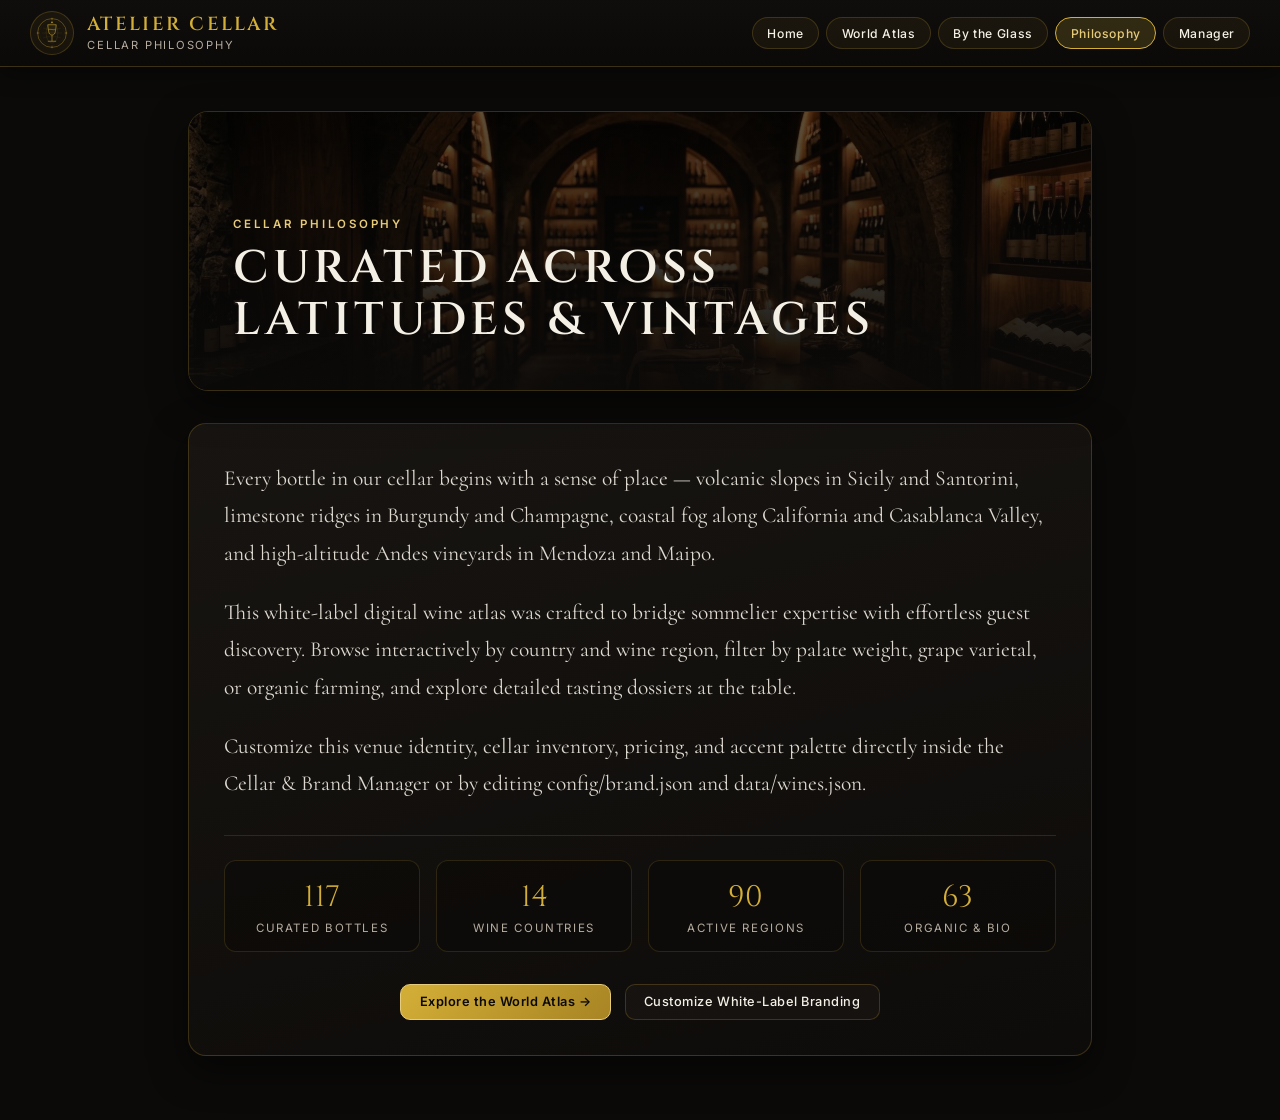
==== OurStory.html @ 87016748 "Initial commit: White-Label Global Wine Cellar Atlas PWA" ====
<!DOCTYPE html>
<html lang="en">
<head>
    <meta charset="UTF-8">
    <meta name="viewport" content="width=device-width, initial-scale=1.0, viewport-fit=cover">
    <title>Cellar Philosophy — Atelier Cellar</title>
    <meta name="description" content="Our global cellar philosophy, provenance standards, and white-label hospitality curation.">
    <link rel="icon" type="image/png" href="./image/icon-96x96.png">
    <link href="https://fonts.googleapis.com/css2?family=Cinzel:wght@400;600;700&family=Cormorant:ital,wght@0,400;0,500;0,600;1,400&family=Inter:wght@400;500;600&display=swap" rel="stylesheet">
    <link rel="stylesheet" href="./css/atlas.css">
    <style>
        .story-banner {
            position: relative;
            border-radius: 20px;
            overflow: hidden;
            border: 1px solid var(--atlas-border);
            min-height: 280px;
            display: flex;
            align-items: flex-end;
            padding: clamp(1.5rem, 4vw, 2.75rem);
            margin-bottom: 2rem;
            box-shadow: var(--atlas-shadow-md);
        }
        .story-banner img {
            position: absolute;
            inset: 0;
            width: 100%;
            height: 100%;
            object-fit: cover;
            filter: brightness(0.45);
        }
        .story-banner::after {
            content: '';
            position: absolute;
            inset: 0;
            background: linear-gradient(180deg, rgba(11,10,9,0.2) 0%, rgba(11,10,9,0.9) 100%);
        }
        .story-banner-content {
            position: relative;
            z-index: 2;
            max-width: 700px;
        }
        .story-prose p {
            font-family: var(--atlas-font-editorial);
            font-size: clamp(1.16rem, 1.8vw, 1.34rem);
            line-height: 1.75;
            color: rgba(245, 240, 230, 0.9);
            margin-bottom: 1.35rem;
        }
        .story-stats {
            display: grid;
            grid-template-columns: repeat(auto-fit, minmax(180px, 1fr));
            gap: 1rem;
            margin-top: 2rem;
            padding-top: 1.5rem;
            border-top: 1px solid rgba(212, 175, 55, 0.16);
        }
        .stat-box {
            text-align: center;
            padding: 1rem;
            border-radius: 12px;
            background: rgba(11, 10, 9, 0.55);
            border: 1px solid rgba(212, 175, 55, 0.16);
        }
        .stat-num {
            font-family: var(--atlas-font-display);
            font-size: 1.85rem;
            color: var(--atlas-gold);
        }
        .stat-lbl {
            font-family: var(--atlas-font-ui);
            font-size: 0.72rem;
            letter-spacing: 0.14em;
            text-transform: uppercase;
            color: var(--atlas-muted);
            margin-top: 4px;
        }
    </style>
</head>
<body data-page-title="Cellar Philosophy">
    <header class="atlas-topbar">
        <a href="./index.html" class="atlas-brand-link">
            <span class="atlas-crest-badge"><img src="./image/crest.svg" alt="Cellar Crest"></span>
            <span class="atlas-brand-text">
                <span class="atlas-brand-name" data-brand="venueName">Atelier Cellar</span>
                <span class="atlas-brand-sub">Cellar Philosophy</span>
            </span>
        </a>
        <nav class="atlas-nav-links" id="atlasNavLinks">
            <a href="./index.html" class="atlas-nav-pill">Home</a>
            <a href="./wine-map.html" class="atlas-nav-pill">World Atlas</a>
            <a href="./WineByTheGlass.html" class="atlas-nav-pill">By the Glass</a>
            <a href="./OurStory.html" class="atlas-nav-pill is-active">Philosophy</a>
            <a href="./cellar-manager.html" class="atlas-nav-pill">Manager</a>
        </nav>
        <button type="button" class="atlas-mobile-menu-btn" id="mobileNavToggle" aria-label="Menu">
            <svg class="atlas-ico" viewBox="0 0 24 24"><line x1="3" y1="6" x2="21" y2="6"></line><line x1="3" y1="12" x2="21" y2="12"></line><line x1="3" y1="18" x2="21" y2="18"></line></svg>
        </button>
    </header>

    <main class="editorial-container" style="max-width:960px;">
        <section class="story-banner">
            <picture>
                <source srcset="./image/cellar-hero.webp" type="image/webp">
                <img src="./image/cellar-hero.jpg" alt="Candlelit wine cellar">
            </picture>
            <div class="story-banner-content">
                <p class="editorial-kicker" data-brand="storyEyebrow">Cellar Philosophy</p>
                <h1 class="editorial-title" style="text-align:left;" data-brand="storyTitle">Curated Across Latitudes &amp; Vintages</h1>
            </div>
        </section>

        <article class="editorial-panel">
            <div class="story-prose" id="storyParagraphs"></div>
            <div class="story-stats" id="storyStats"></div>
            <div style="margin-top:2rem;display:flex;gap:0.85rem;flex-wrap:wrap;justify-content:center;">
                <a href="./wine-map.html" class="atlas-btn atlas-btn--primary">Explore the World Atlas &rarr;</a>
                <a href="./cellar-manager.html" class="atlas-btn">Customize White-Label Branding</a>
            </div>
        </article>
    </main>

    <script src="./js/world-atlas-data.js"></script>
    <script src="./js/brand.js"></script>
    <script src="./js/cellar-store.js"></script>
    <script>
        (async function initStory() {
            const brand = await window.AtlasBrand.ready;
            const store = window.AtlasStore;
            const mobBtn = document.getElementById('mobileNavToggle');
            const nav = document.getElementById('atlasNavLinks');
            if (mobBtn && nav) mobBtn.addEventListener('click', () => nav.classList.toggle('is-mobile-open'));

            const prose = document.getElementById('storyParagraphs');
            const paragraphs = Array.isArray(brand.storyParagraphs) ? brand.storyParagraphs : [];
            prose.innerHTML = paragraphs.map(p => `<p>${store.escapeHtml(p)}</p>`).join('');

            const wines = await store.loadWines();
            const countries = new Set(wines.map(w => w.country));
            const regions = new Set(wines.map(w => `${w.country}:${w.region}`));
            const organicCount = wines.filter(w => w.organic).length;

            document.getElementById('storyStats').innerHTML = `
                <div class="stat-box"><div class="stat-num">${wines.length}</div><div class="stat-lbl">Curated Bottles</div></div>
                <div class="stat-box"><div class="stat-num">${countries.size}</div><div class="stat-lbl">Wine Countries</div></div>
                <div class="stat-box"><div class="stat-num">${regions.size}</div><div class="stat-lbl">Active Regions</div></div>
                <div class="stat-box"><div class="stat-num">${organicCount}</div><div class="stat-lbl">Organic &amp; Bio</div></div>
            `;
        })();
    </script>
</body>
</html>
---- css/atlas.css ----
/**
 * Global Wine Cellar Atlas — Luxury Editorial Hospitality Design System
 * White-label responsive styles powered by --atlas-* CSS custom properties.
 * Aesthetic: Warm Obsidian, Antique Gold, Burgundy, Parchment Ivory.
 */

:root {
    --atlas-bg: #0B0A09;
    --atlas-surface: #141210;
    --atlas-surface-elevated: #1C1916;
    --atlas-surface-hover: #25211C;
    --atlas-gold: #D4AF37;
    --atlas-gold-soft: #E6CB78;
    --atlas-gold-deep: #A88424;
    --atlas-burgundy: #7A2331;
    --atlas-ivory: #F5F0E6;
    --atlas-muted: #B6ADA0;
    --atlas-subtle: #8C8275;
    --atlas-border: rgba(212, 175, 55, 0.22);
    --atlas-border-strong: rgba(212, 175, 55, 0.48);
    --atlas-shadow-sm: 0 4px 16px rgba(0, 0, 0, 0.38);
    --atlas-shadow-md: 0 14px 36px rgba(0, 0, 0, 0.52);
    --atlas-shadow-lg: 0 24px 56px rgba(0, 0, 0, 0.68);
    --atlas-font-display: 'Cinzel', 'Palatino Linotype', 'Book Antiqua', Georgia, serif;
    --atlas-font-editorial: 'Cormorant', Garamond, Georgia, serif;
    --atlas-font-ui: 'Inter', -apple-system, BlinkMacSystemFont, 'Segoe UI', Roboto, sans-serif;
    --atlas-radius-sm: 8px;
    --atlas-radius-md: 14px;
    --atlas-radius-lg: 18px;
}

*, *::before, *::after {
    box-sizing: border-box;
    margin: 0;
    padding: 0;
}

html, body {
    min-height: 100%;
    background-color: var(--atlas-bg);
    color: var(--atlas-ivory);
    font-family: var(--atlas-font-editorial);
    -webkit-font-smoothing: antialiased;
    -moz-osx-font-smoothing: grayscale;
    overflow-x: hidden;
}

::selection {
    background: rgba(212, 175, 55, 0.28);
    color: var(--atlas-ivory);
}

a:focus-visible,
button:focus-visible,
input:focus-visible,
select:focus-visible,
textarea:focus-visible,
[tabindex]:focus-visible {
    outline: 2px solid var(--atlas-gold);
    outline-offset: 2px;
}

.atlas-ico {
    display: inline-block;
    width: 1em;
    height: 1em;
    vertical-align: -0.125em;
    stroke: currentColor;
    fill: none;
    stroke-width: 1.8;
    stroke-linecap: round;
    stroke-linejoin: round;
    flex-shrink: 0;
}

/* ==========================================================================
   Shared Top Navigation Bar
   ========================================================================== */
.atlas-topbar {
    position: sticky;
    top: 0;
    z-index: 200;
    display: flex;
    align-items: center;
    justify-content: space-between;
    gap: 1rem;
    padding: 0.7rem clamp(1rem, 3vw, 1.85rem);
    min-height: 66px;
    background: linear-gradient(180deg, rgba(16, 14, 12, 0.98) 0%, rgba(11, 10, 9, 0.94) 100%);
    backdrop-filter: blur(14px);
    -webkit-backdrop-filter: blur(14px);
    border-bottom: 1px solid var(--atlas-border);
    box-shadow: 0 4px 24px rgba(0, 0, 0, 0.45);
}

.atlas-brand-link {
    display: flex;
    align-items: center;
    gap: 0.85rem;
    text-decoration: none;
    color: var(--atlas-ivory);
    min-width: 0;
}

.atlas-crest-badge {
    width: 44px;
    height: 44px;
    border-radius: 50%;
    border: 1px solid var(--atlas-border);
    background: rgba(212, 175, 55, 0.06);
    padding: 5px;
    display: flex;
    align-items: center;
    justify-content: center;
    flex-shrink: 0;
    transition: border-color 0.25s ease, transform 0.25s ease;
}

.atlas-brand-link:hover .atlas-crest-badge {
    border-color: var(--atlas-gold);
    transform: scale(1.04);
}

.atlas-crest-badge img {
    width: 100%;
    height: 100%;
    object-fit: contain;
}

.atlas-brand-text {
    display: flex;
    flex-direction: column;
    min-width: 0;
}

.atlas-brand-name {
    font-family: var(--atlas-font-display);
    font-size: clamp(0.95rem, 1.5vw, 1.18rem);
    font-weight: 600;
    letter-spacing: 0.12em;
    text-transform: uppercase;
    color: var(--atlas-gold);
    line-height: 1.15;
    white-space: nowrap;
    overflow: hidden;
    text-overflow: ellipsis;
}

.atlas-brand-sub {
    font-family: var(--atlas-font-ui);
    font-size: 0.7rem;
    letter-spacing: 0.16em;
    text-transform: uppercase;
    color: var(--atlas-muted);
    margin-top: 2px;
    white-space: nowrap;
    overflow: hidden;
    text-overflow: ellipsis;
}

.atlas-nav-links {
    display: flex;
    align-items: center;
    gap: 0.45rem;
    flex-wrap: wrap;
}

.atlas-nav-pill {
    display: inline-flex;
    align-items: center;
    gap: 0.42rem;
    padding: 0.48rem 0.9rem;
    border-radius: 999px;
    background: rgba(212, 175, 55, 0.06);
    border: 1px solid rgba(212, 175, 55, 0.2);
    color: var(--atlas-ivory);
    font-family: var(--atlas-font-ui);
    font-size: 0.76rem;
    font-weight: 500;
    letter-spacing: 0.05em;
    text-decoration: none;
    cursor: pointer;
    transition: all 0.2s ease;
    white-space: nowrap;
}

.atlas-nav-pill:hover,
.atlas-nav-pill.is-active {
    background: rgba(212, 175, 55, 0.18);
    border-color: var(--atlas-gold);
    color: var(--atlas-gold-soft);
}

.atlas-nav-pill .compare-badge {
    display: inline-flex;
    align-items: center;
    justify-content: center;
    min-width: 18px;
    height: 18px;
    padding: 0 5px;
    border-radius: 999px;
    background: var(--atlas-gold);
    color: #0B0A09;
    font-size: 0.68rem;
    font-weight: 700;
}

/* Mobile Nav Toggle Button */
.atlas-mobile-menu-btn {
    display: none;
    align-items: center;
    justify-content: center;
    width: 40px;
    height: 40px;
    border-radius: 10px;
    border: 1px solid var(--atlas-border);
    background: rgba(212, 175, 55, 0.08);
    color: var(--atlas-gold);
    cursor: pointer;
}

/* ==========================================================================
   Shared Gold Divider & Buttons
   ========================================================================== */
.gold-divider {
    display: flex;
    align-items: center;
    justify-content: center;
    gap: 0.85rem;
    width: 210px;
    margin: 0.9rem auto 1.15rem;
}

.gold-divider::before,
.gold-divider::after {
    content: '';
    flex: 1;
    height: 1px;
    background: linear-gradient(90deg, transparent, rgba(212, 175, 55, 0.65), transparent);
}

.gold-diamond {
    width: 6px;
    height: 6px;
    background: var(--atlas-gold);
    transform: rotate(45deg);
    flex-shrink: 0;
}

.atlas-btn {
    display: inline-flex;
    align-items: center;
    justify-content: center;
    gap: 0.5rem;
    padding: 0.6rem 1.15rem;
    border-radius: 10px;
    border: 1px solid var(--atlas-border);
    background: rgba(24, 21, 18, 0.85);
    color: var(--atlas-ivory);
    font-family: var(--atlas-font-ui);
    font-size: 0.8rem;
    font-weight: 500;
    letter-spacing: 0.04em;
    cursor: pointer;
    text-decoration: none;
    transition: all 0.22s ease;
}

.atlas-btn:hover {
    border-color: var(--atlas-gold);
    color: var(--atlas-gold-soft);
    background: rgba(212, 175, 55, 0.12);
}

.atlas-btn--primary {
    background: linear-gradient(135deg, var(--atlas-gold) 0%, var(--atlas-gold-deep) 100%);
    color: #0B0A09;
    border-color: var(--atlas-gold-soft);
    font-weight: 600;
}

.atlas-btn--primary:hover {
    background: linear-gradient(135deg, var(--atlas-gold-soft) 0%, var(--atlas-gold) 100%);
    color: #0B0A09;
    transform: translateY(-1px);
    box-shadow: 0 6px 20px rgba(212, 175, 55, 0.3);
}

/* ==========================================================================
   Style Color Dots & Badges
   ========================================================================== */
.style-dot {
    width: 9px;
    height: 9px;
    border-radius: 50%;
    display: inline-block;
    flex-shrink: 0;
}
.style-dot--ALL           { background: var(--atlas-gold); }
.style-dot--RED           { background: #A82E42; }
.style-dot--WHITE         { background: #DFCA74; }
.style-dot--ROSE          { background: #D48A95; }
.style-dot--ORANGE        { background: #D8873E; }
.style-dot--SPARKLING     { background: #F0D988; box-shadow: 0 0 6px rgba(240, 217, 136, 0.6); }
.style-dot--DESSERT       { background: #C48A34; }
.style-dot--NON-ALCOHOLIC { background: #6CA57B; }

.wine-style-badge {
    display: inline-flex;
    align-items: center;
    gap: 0.35rem;
    padding: 0.2rem 0.6rem;
    border-radius: 999px;
    font-family: var(--atlas-font-ui);
    font-size: 0.68rem;
    font-weight: 600;
    letter-spacing: 0.08em;
    text-transform: uppercase;
    border: 1px solid rgba(212, 175, 55, 0.28);
    background: rgba(212, 175, 55, 0.1);
    color: var(--atlas-gold-soft);
}

.wine-style-badge--RED           { background: rgba(139, 38, 53, 0.35); border-color: rgba(201, 75, 92, 0.5); color: #F4BCC4; }
.wine-style-badge--WHITE         { background: rgba(197, 169, 82, 0.2); border-color: rgba(229, 206, 123, 0.45); color: #F5E6AA; }
.wine-style-badge--ROSE          { background: rgba(183, 110, 121, 0.25); border-color: rgba(219, 160, 169, 0.45); color: #F6CDD3; }
.wine-style-badge--ORANGE        { background: rgba(200, 125, 59, 0.25); border-color: rgba(228, 159, 94, 0.5); color: #F7CCA2; }
.wine-style-badge--SPARKLING     { background: rgba(212, 175, 55, 0.22); border-color: rgba(242, 217, 132, 0.55); color: #FAF0C6; }
.wine-style-badge--DESSERT       { background: rgba(176, 119, 38, 0.28); border-color: rgba(220, 168, 86, 0.5); color: #F7D8A4; }
.wine-style-badge--NON-ALCOHOLIC { background: rgba(91, 140, 103, 0.25); border-color: rgba(131, 184, 144, 0.5); color: #C2E5CA; }

.organic-badge {
    display: inline-flex;
    align-items: center;
    gap: 0.25rem;
    padding: 0.18rem 0.55rem;
    border-radius: 999px;
    font-family: var(--atlas-font-ui);
    font-size: 0.66rem;
    font-weight: 600;
    letter-spacing: 0.06em;
    text-transform: uppercase;
    background: rgba(74, 134, 88, 0.22);
    border: 1px solid rgba(122, 186, 136, 0.42);
    color: #B4E2BE;
}

/* ==========================================================================
   Atlas Interactive Workspace Layout (wine-map.html)
   ========================================================================== */
.atlas-app-shell {
    display: flex;
    flex-direction: column;
    height: 100vh;
    height: 100dvh;
    overflow: hidden;
    background: radial-gradient(ellipse at 50% 0%, #191511 0%, var(--atlas-bg) 62%);
}

.atlas-workspace {
    flex: 1;
    min-height: 0;
    display: flex;
    overflow: hidden;
    position: relative;
}

/* Desktop Left Sidebar (Wine Categories & Sommelier Filter Sidebar) */
.atlas-sidebar {
    width: 268px;
    flex-shrink: 0;
    background: linear-gradient(180deg, rgba(18, 16, 14, 0.98) 0%, rgba(12, 11, 9, 0.98) 100%);
    border-right: 1px solid var(--atlas-border);
    display: flex;
    flex-direction: column;
    overflow-y: auto;
    padding: 1rem 0.9rem 1.25rem;
    gap: 1.05rem;
    scrollbar-width: thin;
    scrollbar-color: rgba(212, 175, 55, 0.35) transparent;
}

.sidebar-section-heading {
    font-family: var(--atlas-font-ui);
    font-size: 0.68rem;
    font-weight: 600;
    letter-spacing: 0.18em;
    text-transform: uppercase;
    color: var(--atlas-gold-soft);
    margin-bottom: 0.5rem;
    display: flex;
    align-items: center;
    justify-content: space-between;
}

.style-cards-list {
    display: flex;
    flex-direction: column;
    gap: 0.45rem;
}

.style-card-btn {
    width: 100%;
    display: flex;
    align-items: center;
    justify-content: space-between;
    gap: 0.65rem;
    padding: 0.65rem 0.8rem;
    border-radius: 11px;
    background: rgba(24, 21, 18, 0.72);
    border: 1px solid rgba(212, 175, 55, 0.14);
    color: var(--atlas-ivory);
    cursor: pointer;
    text-align: left;
    transition: all 0.2s ease;
}

.style-card-btn:hover {
    background: rgba(212, 175, 55, 0.1);
    border-color: rgba(212, 175, 55, 0.42);
    transform: translateX(2px);
}

.style-card-btn.is-active {
    background: linear-gradient(135deg, rgba(212, 175, 55, 0.2) 0%, rgba(122, 35, 49, 0.16) 100%);
    border-color: var(--atlas-gold);
    box-shadow: 0 4px 16px rgba(0, 0, 0, 0.35);
}

.style-card-left {
    display: flex;
    align-items: center;
    gap: 0.6rem;
    min-width: 0;
}

.style-card-name {
    font-family: var(--atlas-font-display);
    font-size: 0.84rem;
    font-weight: 600;
    letter-spacing: 0.05em;
    color: var(--atlas-ivory);
}

.style-card-sub {
    font-family: var(--atlas-font-ui);
    font-size: 0.68rem;
    color: var(--atlas-muted);
    margin-top: 1px;
}

.style-card-count {
    font-family: var(--atlas-font-ui);
    font-size: 0.72rem;
    font-weight: 600;
    color: var(--atlas-gold-soft);
    background: rgba(212, 175, 55, 0.1);
    border: 1px solid rgba(212, 175, 55, 0.2);
    padding: 0.18rem 0.5rem;
    border-radius: 999px;
    flex-shrink: 0;
}

.sidebar-chips {
    display: flex;
    flex-wrap: wrap;
    gap: 0.4rem;
}

.filter-chip {
    display: inline-flex;
    align-items: center;
    gap: 0.35rem;
    padding: 0.42rem 0.72rem;
    border-radius: 999px;
    border: 1px solid rgba(212, 175, 55, 0.22);
    background: rgba(20, 18, 16, 0.82);
    color: var(--atlas-muted);
    font-family: var(--atlas-font-ui);
    font-size: 0.74rem;
    font-weight: 500;
    cursor: pointer;
    transition: all 0.2s ease;
}

.filter-chip:hover {
    border-color: var(--atlas-gold);
    color: var(--atlas-ivory);
}

.filter-chip.is-active {
    background: var(--atlas-gold);
    color: #0B0A09;
    border-color: var(--atlas-gold-soft);
    font-weight: 600;
}

/* Main Right Column (Search Bar + Map Stage / Wine List View) */
.atlas-main-stage {
    flex: 1;
    min-width: 0;
    min-height: 0;
    display: flex;
    flex-direction: column;
    overflow: hidden;
    position: relative;
}

/* Search & Utility Bar */
.atlas-search-bar {
    flex-shrink: 0;
    display: flex;
    align-items: center;
    gap: 0.65rem;
    padding: 0.72rem 1.2rem;
    background: rgba(14, 13, 11, 0.92);
    border-bottom: 1px solid var(--atlas-border);
    flex-wrap: wrap;
    z-index: 50;
}

.atlas-search-wrap {
    position: relative;
    flex: 1;
    min-width: 220px;
}

.atlas-search-icon {
    position: absolute;
    left: 0.9rem;
    top: 50%;
    transform: translateY(-50%);
    color: var(--atlas-gold);
    pointer-events: none;
    font-size: 0.95rem;
}

.atlas-search-input {
    width: 100%;
    padding: 0.62rem 2.4rem 0.62rem 2.5rem;
    border-radius: 999px;
    border: 1px solid rgba(212, 175, 55, 0.28);
    background: rgba(22, 19, 16, 0.92);
    color: var(--atlas-ivory);
    font-family: var(--atlas-font-ui);
    font-size: 0.84rem;
    outline: none;
    transition: border-color 0.2s ease, box-shadow 0.2s ease;
}

.atlas-search-input::placeholder {
    color: rgba(182, 173, 160, 0.65);
}

.atlas-search-input:focus {
    border-color: var(--atlas-gold);
    box-shadow: 0 0 0 3px rgba(212, 175, 55, 0.14);
}

.atlas-search-clear {
    position: absolute;
    right: 0.7rem;
    top: 50%;
    transform: translateY(-50%);
    background: transparent;
    border: none;
    color: var(--atlas-muted);
    cursor: pointer;
    display: none;
    padding: 4px;
}

.atlas-search-clear.visible {
    display: inline-flex;
}

.atlas-autocomplete {
    position: absolute;
    top: calc(100% + 6px);
    left: 0;
    right: 0;
    background: #171411;
    border: 1px solid var(--atlas-border-strong);
    border-radius: 14px;
    box-shadow: var(--atlas-shadow-lg);
    max-height: 360px;
    overflow-y: auto;
    z-index: 300;
    display: none;
}

.atlas-autocomplete.open {
    display: block;
}

.autocomplete-item {
    width: 100%;
    display: flex;
    align-items: center;
    justify-content: space-between;
    gap: 0.75rem;
    padding: 0.65rem 0.95rem;
    background: transparent;
    border: none;
    border-bottom: 1px solid rgba(212, 175, 55, 0.08);
    color: var(--atlas-ivory);
    text-align: left;
    cursor: pointer;
    transition: background 0.15s ease;
}

.autocomplete-item:last-child { border-bottom: none; }
.autocomplete-item:hover { background: rgba(212, 175, 55, 0.12); }

.autocomplete-title {
    font-family: var(--atlas-font-editorial);
    font-size: 1.05rem;
    font-weight: 600;
    color: var(--atlas-ivory);
}

.autocomplete-meta {
    font-family: var(--atlas-font-ui);
    font-size: 0.72rem;
    color: var(--atlas-muted);
}

.autocomplete-price {
    font-family: var(--atlas-font-ui);
    font-size: 0.82rem;
    font-weight: 600;
    color: var(--atlas-gold-soft);
    white-space: nowrap;
}

.atlas-bar-actions {
    display: flex;
    align-items: center;
    gap: 0.45rem;
    flex-wrap: wrap;
}

.atlas-select {
    padding: 0.52rem 0.8rem;
    border-radius: 10px;
    border: 1px solid rgba(212, 175, 55, 0.25);
    background: rgba(22, 19, 16, 0.92);
    color: var(--atlas-ivory);
    font-family: var(--atlas-font-ui);
    font-size: 0.78rem;
    cursor: pointer;
}

/* Active Filter Pills Strip */
.active-filters-strip {
    display: none;
    align-items: center;
    gap: 0.45rem;
    flex-wrap: wrap;
    padding: 0.45rem 1.2rem;
    background: rgba(212, 175, 55, 0.06);
    border-bottom: 1px solid rgba(212, 175, 55, 0.14);
}

.active-filters-strip.has-filters {
    display: flex;
}

.active-pill {
    display: inline-flex;
    align-items: center;
    gap: 0.35rem;
    padding: 0.24rem 0.65rem;
    border-radius: 999px;
    background: rgba(212, 175, 55, 0.16);
    border: 1px solid rgba(212, 175, 55, 0.4);
    color: var(--atlas-gold-soft);
    font-family: var(--atlas-font-ui);
    font-size: 0.72rem;
    font-weight: 500;
}

.active-pill button {
    background: none;
    border: none;
    color: inherit;
    cursor: pointer;
    font-size: 0.85rem;
    line-height: 1;
    padding: 0 2px;
}

/* ==========================================================================
   Interactive World & Regional Map Canvas
   ========================================================================== */
.atlas-map-container {
    flex: 1;
    min-height: 0;
    display: flex;
    flex-direction: column;
    position: relative;
    overflow: hidden;
}

.map-subbar {
    flex-shrink: 0;
    display: flex;
    align-items: center;
    justify-content: space-between;
    gap: 0.75rem;
    padding: 0.6rem 1.2rem;
    background: rgba(15, 13, 11, 0.82);
    border-bottom: 1px solid rgba(212, 175, 55, 0.12);
    flex-wrap: wrap;
}

.map-breadcrumbs {
    display: flex;
    align-items: center;
    gap: 0.45rem;
    font-family: var(--atlas-font-ui);
    font-size: 0.78rem;
}

.crumb-btn {
    background: none;
    border: none;
    color: var(--atlas-gold-soft);
    font-family: inherit;
    font-size: inherit;
    font-weight: 600;
    letter-spacing: 0.06em;
    text-transform: uppercase;
    cursor: pointer;
    padding: 0.2rem 0.4rem;
    border-radius: 6px;
}

.crumb-btn:hover { background: rgba(212, 175, 55, 0.14); }
.crumb-sep { color: var(--atlas-subtle); }
.crumb-current { color: var(--atlas-ivory); font-weight: 600; letter-spacing: 0.06em; text-transform: uppercase; }

.map-status-text {
    font-family: var(--atlas-font-ui);
    font-size: 0.76rem;
    color: var(--atlas-muted);
}

.map-stage-wrap {
    flex: 1;
    min-height: 0;
    position: relative;
    display: flex;
    align-items: center;
    justify-content: center;
    overflow: hidden;
    background:
        radial-gradient(ellipse at 50% 48%, rgba(212, 175, 55, 0.07) 0%, transparent 62%),
        linear-gradient(180deg, #0D0C0A 0%, #090807 100%);
    user-select: none;
}

.atlas-svg-canvas {
    width: 100%;
    height: 100%;
    max-width: 100%;
    max-height: 100%;
    display: block;
    transition: transform 0.22s ease;
}

/* World & Country SVG Cartographic Styles */
.world-continent {
    fill: #1A1714;
    stroke: rgba(212, 175, 55, 0.16);
    stroke-width: 0.8;
    pointer-events: none;
}

.wine-belt-line {
    stroke: rgba(212, 175, 55, 0.15);
    stroke-width: 0.7;
    stroke-dasharray: 4 5;
    pointer-events: none;
}

.wine-belt-label {
    fill: rgba(212, 175, 55, 0.36);
    font-family: var(--atlas-font-ui);
    font-size: 8.5px;
    letter-spacing: 1px;
    pointer-events: none;
}

.country-outline-base {
    fill: #171411;
    stroke: rgba(212, 175, 55, 0.35);
    stroke-width: 1.4;
    pointer-events: none;
}

.atlas-geo-shape {
    cursor: pointer;
    stroke-width: 1.25;
    stroke-linejoin: round;
    transition: fill-opacity 0.2s ease, stroke 0.2s ease, stroke-width 0.2s ease, filter 0.2s ease;
}

.atlas-geo-shape.has-wines:hover,
.atlas-geo-shape.is-hovered {
    fill-opacity: 0.96 !important;
    stroke: #FFF6DC !important;
    stroke-width: 2.1 !important;
    filter: drop-shadow(0 0 10px rgba(212, 175, 55, 0.55));
}

.atlas-geo-shape.no-wines {
    cursor: pointer;
    opacity: 0.55;
}

.atlas-geo-label {
    font-family: var(--atlas-font-ui);
    font-size: 9.5px;
    font-weight: 600;
    fill: #FAF4E8;
    paint-order: stroke;
    stroke: rgba(11, 10, 9, 0.92);
    stroke-width: 3px;
    pointer-events: none;
    letter-spacing: 0.04em;
}

.atlas-geo-count-pill {
    pointer-events: none;
}

.atlas-geo-count-text {
    font-family: var(--atlas-font-ui);
    font-size: 8.5px;
    font-weight: 700;
    fill: #0B0A09;
    pointer-events: none;
}

/* Floating Zoom Controls */
.map-zoom-controls {
    position: absolute;
    right: 1rem;
    top: 1rem;
    display: flex;
    flex-direction: column;
    gap: 0.35rem;
    z-index: 30;
}

.map-zoom-btn {
    width: 36px;
    height: 36px;
    border-radius: 10px;
    background: rgba(18, 16, 14, 0.88);
    border: 1px solid var(--atlas-border);
    color: var(--atlas-gold-soft);
    font-family: var(--atlas-font-ui);
    font-size: 1rem;
    font-weight: 600;
    display: flex;
    align-items: center;
    justify-content: center;
    cursor: pointer;
    backdrop-filter: blur(8px);
    transition: all 0.18s ease;
}

.map-zoom-btn:hover {
    background: var(--atlas-gold);
    color: #0B0A09;
    border-color: var(--atlas-gold-soft);
}

/* Floating Map Tooltip */
.atlas-map-tooltip {
    position: absolute;
    z-index: 45;
    pointer-events: none;
    background: rgba(16, 14, 12, 0.96);
    border: 1px solid var(--atlas-border-strong);
    border-radius: 12px;
    padding: 0.65rem 0.9rem;
    box-shadow: var(--atlas-shadow-md);
    max-width: 260px;
    opacity: 0;
    transform: translateY(4px);
    transition: opacity 0.16s ease, transform 0.16s ease;
}

.atlas-map-tooltip.visible {
    opacity: 1;
    transform: translateY(0);
}

.tip-title {
    font-family: var(--atlas-font-display);
    font-size: 0.9rem;
    font-weight: 600;
    color: var(--atlas-gold-soft);
    margin-bottom: 2px;
}

.tip-count {
    font-family: var(--atlas-font-ui);
    font-size: 0.74rem;
    font-weight: 600;
    color: var(--atlas-ivory);
    margin-bottom: 4px;
}

.tip-sub {
    font-family: var(--atlas-font-editorial);
    font-size: 0.92rem;
    line-height: 1.35;
    color: var(--atlas-muted);
}

/* Country / Region Dossier Floating Card (bottom-left of map) */
.atlas-terroir-card {
    position: absolute;
    left: 1rem;
    bottom: 1rem;
    z-index: 25;
    max-width: 310px;
    background: rgba(17, 15, 13, 0.92);
    border: 1px solid var(--atlas-border);
    border-radius: 14px;
    padding: 0.9rem 1rem;
    backdrop-filter: blur(12px);
    box-shadow: var(--atlas-shadow-md);
}

.terroir-kicker {
    font-family: var(--atlas-font-ui);
    font-size: 0.65rem;
    font-weight: 600;
    letter-spacing: 0.18em;
    text-transform: uppercase;
    color: var(--atlas-gold);
    margin-bottom: 0.25rem;
}

.terroir-title {
    font-family: var(--atlas-font-display);
    font-size: 1.05rem;
    font-weight: 600;
    color: var(--atlas-ivory);
    margin-bottom: 0.3rem;
}

.terroir-desc {
    font-family: var(--atlas-font-editorial);
    font-size: 0.95rem;
    line-height: 1.42;
    color: var(--atlas-muted);
}

/* Quick-Jump Strip Below Map (Countries in World View, Regions in Country View) */
.map-quickjump-strip {
    flex-shrink: 0;
    display: flex;
    align-items: center;
    gap: 0.45rem;
    padding: 0.65rem 1.1rem;
    background: rgba(13, 12, 10, 0.96);
    border-top: 1px solid var(--atlas-border);
    overflow-x: auto;
    scrollbar-width: thin;
    scrollbar-color: rgba(212, 175, 55, 0.3) transparent;
}

.quickjump-pill {
    display: inline-flex;
    align-items: center;
    gap: 0.42rem;
    padding: 0.4rem 0.78rem;
    border-radius: 999px;
    background: rgba(24, 21, 18, 0.85);
    border: 1px solid rgba(212, 175, 55, 0.22);
    color: var(--atlas-ivory);
    font-family: var(--atlas-font-ui);
    font-size: 0.75rem;
    font-weight: 500;
    white-space: nowrap;
    cursor: pointer;
    transition: all 0.18s ease;
    flex-shrink: 0;
}

.quickjump-pill:hover {
    border-color: var(--atlas-gold);
    background: rgba(212, 175, 55, 0.16);
    color: var(--atlas-gold-soft);
}

.quickjump-pill .qj-count {
    font-size: 0.68rem;
    font-weight: 700;
    color: var(--atlas-gold);
    background: rgba(212, 175, 55, 0.12);
    padding: 1px 6px;
    border-radius: 999px;
}

/* ==========================================================================
   Wines Grid Panel (Inline Drawer / View When Region or Search Selected)
   ========================================================================== */
.atlas-wines-view {
    flex: 1;
    min-height: 0;
    display: none;
    flex-direction: column;
    overflow: hidden;
    background: linear-gradient(180deg, #100E0C 0%, var(--atlas-bg) 100%);
}

.atlas-wines-view.is-open {
    display: flex;
}

.wines-view-header {
    flex-shrink: 0;
    display: flex;
    align-items: center;
    justify-content: space-between;
    gap: 1rem;
    padding: 1rem 1.35rem;
    border-bottom: 1px solid var(--atlas-border);
    background: rgba(18, 16, 14, 0.94);
    flex-wrap: wrap;
}

.wines-view-title-block h2 {
    font-family: var(--atlas-font-display);
    font-size: clamp(1.15rem, 2vw, 1.5rem);
    font-weight: 600;
    letter-spacing: 0.06em;
    color: var(--atlas-ivory);
}

.wines-view-title-block p {
    font-family: var(--atlas-font-editorial);
    font-size: 1rem;
    color: var(--atlas-muted);
    margin-top: 2px;
}

.wines-grid-scroll {
    flex: 1;
    overflow-y: auto;
    padding: 1.25rem 1.35rem 2.25rem;
}

.wines-cards-grid {
    display: grid;
    grid-template-columns: repeat(auto-fill, minmax(310px, 1fr));
    gap: 1.1rem;
}

.wine-card {
    position: relative;
    display: grid;
    grid-template-columns: 76px 1fr;
    gap: 0.95rem;
    padding: 1.05rem;
    border-radius: var(--atlas-radius-md);
    background: linear-gradient(155deg, rgba(26, 23, 20, 0.95) 0%, rgba(15, 13, 11, 0.98) 100%);
    border: 1px solid rgba(212, 175, 55, 0.2);
    box-shadow: var(--atlas-shadow-sm);
    text-decoration: none;
    color: var(--atlas-ivory);
    transition: transform 0.22s ease, border-color 0.22s ease, box-shadow 0.22s ease;
    cursor: pointer;
}

.wine-card:hover {
    transform: translateY(-4px);
    border-color: var(--atlas-gold);
    box-shadow: var(--atlas-shadow-md);
}

.bottle-visual-frame {
    width: 100%;
    height: 158px;
    display: flex;
    align-items: center;
    justify-content: center;
}

.bottle-visual-frame svg,
.bottle-visual-frame img {
    max-width: 100%;
    max-height: 100%;
    object-fit: contain;
    filter: drop-shadow(0 8px 14px rgba(0, 0, 0, 0.55));
}

.wine-card-info {
    display: flex;
    flex-direction: column;
    justify-content: space-between;
    gap: 0.45rem;
    min-width: 0;
}

.wine-card-badges {
    display: flex;
    align-items: center;
    gap: 0.35rem;
    flex-wrap: wrap;
}

.wine-card-producer {
    font-family: var(--atlas-font-ui);
    font-size: 0.7rem;
    font-weight: 600;
    letter-spacing: 0.14em;
    text-transform: uppercase;
    color: var(--atlas-gold-soft);
}

.wine-card-name {
    font-family: var(--atlas-font-display);
    font-size: 1.04rem;
    font-weight: 600;
    line-height: 1.25;
    color: var(--atlas-ivory);
}

.wine-card-origin {
    font-family: var(--atlas-font-ui);
    font-size: 0.74rem;
    color: var(--atlas-muted);
}

.wine-card-varietal {
    font-family: var(--atlas-font-editorial);
    font-size: 0.96rem;
    font-style: italic;
    color: rgba(245, 240, 230, 0.78);
    line-height: 1.3;
}

.wine-card-footer {
    display: flex;
    align-items: center;
    justify-content: space-between;
    gap: 0.5rem;
    padding-top: 0.55rem;
    margin-top: 0.25rem;
    border-top: 1px solid rgba(212, 175, 55, 0.14);
}

.wine-card-prices {
    display: flex;
    align-items: baseline;
    gap: 0.65rem;
    font-family: var(--atlas-font-ui);
}

.price-bottle {
    font-size: 0.98rem;
    font-weight: 700;
    color: var(--atlas-gold);
}

.price-glass {
    font-size: 0.75rem;
    color: var(--atlas-muted);
}

.wine-compare-toggle {
    padding: 0.28rem 0.6rem;
    border-radius: 999px;
    border: 1px solid rgba(212, 175, 55, 0.28);
    background: rgba(212, 175, 55, 0.08);
    color: var(--atlas-gold-soft);
    font-family: var(--atlas-font-ui);
    font-size: 0.68rem;
    font-weight: 600;
    cursor: pointer;
    transition: all 0.18s ease;
}

.wine-compare-toggle:hover,
.wine-compare-toggle.is-added {
    background: var(--atlas-gold);
    color: #0B0A09;
    border-color: var(--atlas-gold-soft);
}

/* ==========================================================================
   Modal Dialogs (Varietal / Region Picker)
   ========================================================================== */
.atlas-modal-backdrop {
    position: fixed;
    inset: 0;
    z-index: 600;
    background: rgba(5, 4, 3, 0.78);
    backdrop-filter: blur(8px);
    display: none;
    align-items: center;
    justify-content: center;
    padding: 1rem;
}

.atlas-modal-backdrop.open {
    display: flex;
}

.atlas-modal {
    width: 100%;
    max-width: 680px;
    max-height: 82vh;
    background: #161310;
    border: 1px solid var(--atlas-border-strong);
    border-radius: 18px;
    box-shadow: var(--atlas-shadow-lg);
    display: flex;
    flex-direction: column;
    overflow: hidden;
}

.atlas-modal-header {
    display: flex;
    align-items: center;
    justify-content: space-between;
    padding: 1rem 1.25rem;
    border-bottom: 1px solid var(--atlas-border);
}

.atlas-modal-header h3 {
    font-family: var(--atlas-font-display);
    font-size: 1.08rem;
    letter-spacing: 0.08em;
    color: var(--atlas-gold-soft);
}

.atlas-modal-body {
    padding: 1rem 1.25rem 1.35rem;
    overflow-y: auto;
}

.modal-grid-pills {
    display: flex;
    flex-wrap: wrap;
    gap: 0.48rem;
    margin-top: 0.75rem;
}

/* ==========================================================================
   Mobile Bottom Dock (Verisimilitude of PWA14 Mobile UX)
   ========================================================================== */
.mobile-bottom-dock {
    display: none;
    flex-shrink: 0;
    background: rgba(14, 13, 11, 0.98);
    border-top: 1px solid var(--atlas-border);
    padding: 0.55rem 0.75rem calc(0.65rem + env(safe-area-inset-bottom, 0px));
    flex-direction: column;
    gap: 0.5rem;
    z-index: 80;
}

.mobile-style-rail {
    display: flex;
    gap: 0.4rem;
    overflow-x: auto;
    scrollbar-width: none;
}
.mobile-style-rail::-webkit-scrollbar { display: none; }

.mobile-dock-row {
    display: grid;
    grid-template-columns: 1fr 1fr;
    gap: 0.5rem;
}

.mobile-filter-sheet {
    display: none;
    padding: 0.75rem 0.25rem 0.4rem;
    border-bottom: 1px solid rgba(212, 175, 55, 0.16);
    flex-direction: column;
    gap: 0.65rem;
}

.mobile-filter-sheet.open {
    display: flex;
}

/* ==========================================================================
   Editorial Content Pages (By the Glass, Comparison, Regions, Story, Sparkling)
   ========================================================================== */
.editorial-container {
    width: 100%;
    max-width: 1180px;
    margin: 0 auto;
    padding: clamp(1.5rem, 3.5vw, 2.75rem) clamp(1rem, 3vw, 1.75rem) 4rem;
}

.editorial-hero {
    text-align: center;
    max-width: 760px;
    margin: 0 auto 2.25rem;
}

.editorial-kicker {
    font-family: var(--atlas-font-ui);
    font-size: 0.72rem;
    font-weight: 600;
    letter-spacing: 0.24em;
    text-transform: uppercase;
    color: var(--atlas-gold-soft);
    margin-bottom: 0.65rem;
}

.editorial-title {
    font-family: var(--atlas-font-display);
    font-size: clamp(1.85rem, 4vw, 2.85rem);
    font-weight: 600;
    letter-spacing: 0.1em;
    text-transform: uppercase;
    color: var(--atlas-ivory);
    line-height: 1.15;
}

.editorial-lead {
    font-family: var(--atlas-font-editorial);
    font-size: clamp(1.1rem, 1.6vw, 1.28rem);
    line-height: 1.55;
    color: var(--atlas-muted);
}

.editorial-panel {
    background: linear-gradient(165deg, rgba(24, 21, 18, 0.96) 0%, rgba(14, 12, 10, 0.98) 100%);
    border: 1px solid var(--atlas-border);
    border-radius: var(--atlas-radius-lg);
    padding: clamp(1.25rem, 3vw, 2.2rem);
    box-shadow: var(--atlas-shadow-md);
}

/* Toast Notifications */
.atlas-toast {
    position: fixed;
    bottom: 1.4rem;
    left: 50%;
    transform: translateX(-50%) translateY(16px);
    z-index: 900;
    background: #181512;
    border: 1px solid var(--atlas-gold);
    border-radius: 12px;
    padding: 0.72rem 1.25rem;
    color: var(--atlas-ivory);
    font-family: var(--atlas-font-ui);
    font-size: 0.82rem;
    box-shadow: var(--atlas-shadow-lg);
    opacity: 0;
    pointer-events: none;
    transition: opacity 0.22s ease, transform 0.22s ease;
}

.atlas-toast.show {
    opacity: 1;
    transform: translateX(-50%) translateY(0);
}

/* ==========================================================================
   Responsive Breakpoints
   ========================================================================== */
@media (max-width: 980px) {
    .atlas-sidebar {
        display: none;
    }
    .mobile-bottom-dock {
        display: flex;
    }
    .atlas-terroir-card {
        display: none;
    }
    .atlas-nav-links {
        display: none;
    }
    .atlas-nav-links.is-mobile-open {
        display: flex;
        position: fixed;
        top: 66px;
        left: 0;
        right: 0;
        background: rgba(14, 12, 10, 0.98);
        border-bottom: 1px solid var(--atlas-border);
        padding: 0.85rem 1rem;
        flex-direction: row;
        flex-wrap: wrap;
        z-index: 250;
        box-shadow: var(--atlas-shadow-md);
    }
    .atlas-mobile-menu-btn {
        display: inline-flex;
    }
}

@media (max-width: 640px) {
    .atlas-search-bar {
        padding: 0.55rem 0.75rem;
    }
    .wines-cards-grid {
        grid-template-columns: 1fr;
    }
    .map-subbar {
        padding: 0.5rem 0.75rem;
    }
}
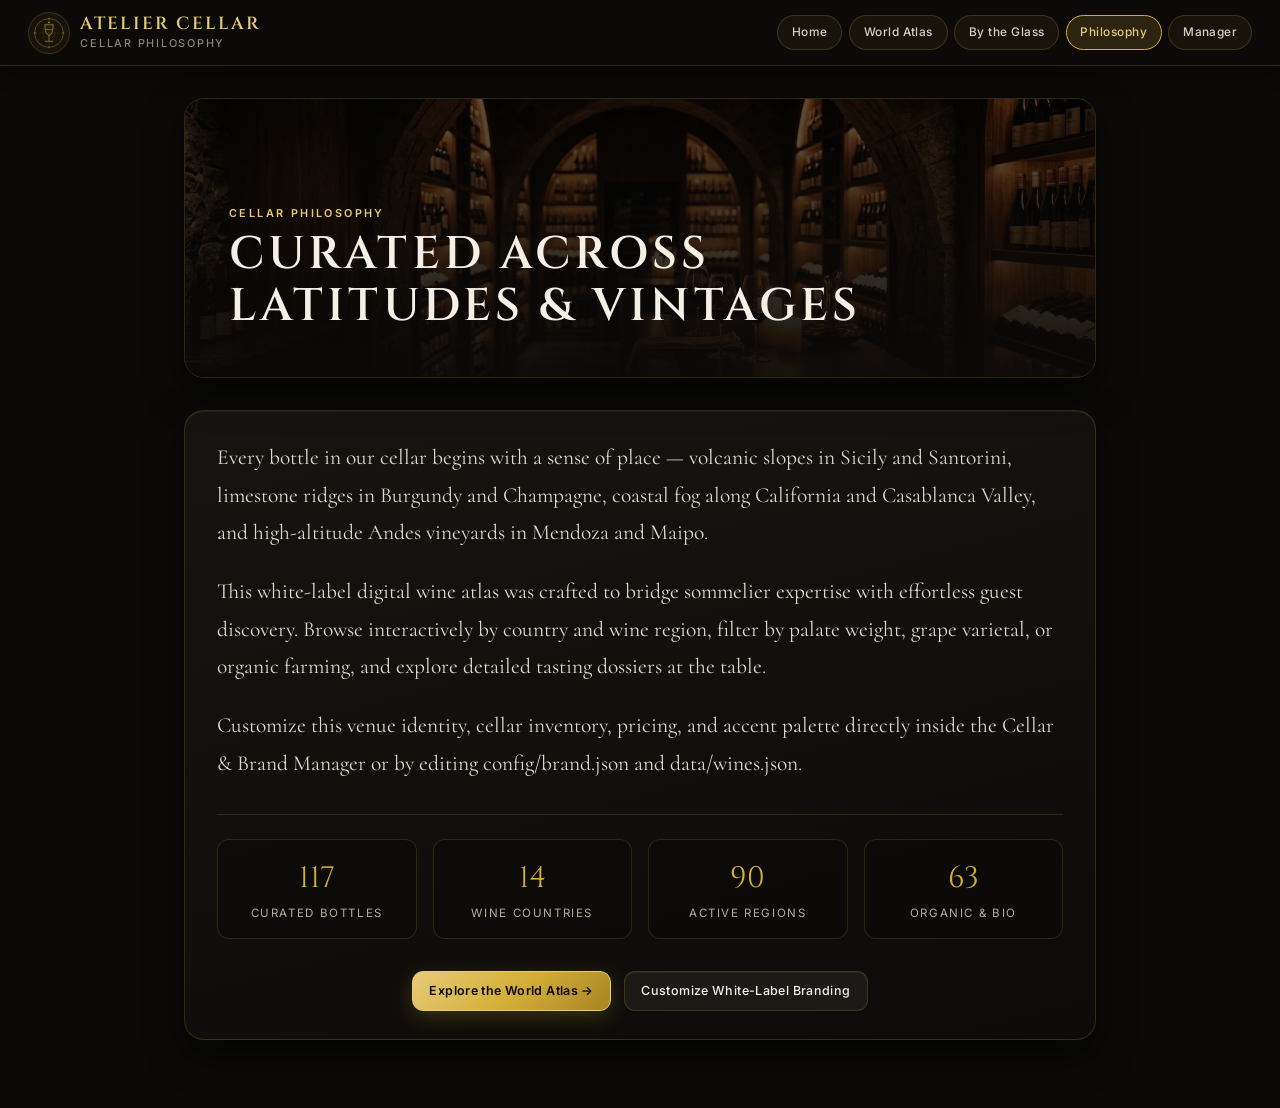
==== commit f668357b: "Mobile-first redesign: smooth Bezier cartography, map focus tabs, luxury design & text hierarchy" ====
--- a/OurStory.html
+++ b/OurStory.html
@@ -49,7 +49,7 @@
         }
         .story-stats {
             display: grid;
-            grid-template-columns: repeat(auto-fit, minmax(180px, 1fr));
+            grid-template-columns: repeat(auto-fit, minmax(140px, 1fr));
             gap: 1rem;
             margin-top: 2rem;
             padding-top: 1.5rem;
--- a/css/atlas.css
+++ b/css/atlas.css
@@ -1,38 +1,60 @@
 /**
- * Global Wine Cellar Atlas — Luxury Editorial Hospitality Design System
- * White-label responsive styles powered by --atlas-* CSS custom properties.
- * Aesthetic: Warm Obsidian, Antique Gold, Burgundy, Parchment Ivory.
+ * Global Wine Cellar Atlas — Mobile-First Luxury Editorial Design System
+ * White-label responsive architecture powered by --atlas-* CSS tokens.
+ * Typography Hierarchy:
+ *   1. Eyebrow / Overline  : Inter 0.66rem uppercase +0.20em tracking (gold-soft)
+ *   2. Display H1          : Cinzel fluid 1.65rem–3.15rem +0.09em tracking (ivory)
+ *   3. Section H2          : Cinzel fluid 1.12rem–1.48rem +0.07em tracking (ivory)
+ *   4. Wine / Card Title   : Cormorant 1.24rem–1.42rem semibold (ivory, high legibility)
+ *   5. Editorial Prose     : Cormorant 1.04rem–1.20rem line-height 1.58 (warm parchment)
+ *   6. UI Meta & Prices    : Inter 0.74rem–0.92rem tabular-nums (3 contrast tiers)
  */
 
 :root {
-    --atlas-bg: #0B0A09;
-    --atlas-surface: #141210;
-    --atlas-surface-elevated: #1C1916;
-    --atlas-surface-hover: #25211C;
+    /* Surfaces — 3-tier warm obsidian depth */
+    --atlas-bg: #090807;
+    --atlas-surface: #13110F;
+    --atlas-surface-elevated: #1B1814;
+    --atlas-surface-hover: #24201B;
+
+    /* Luxury Accents */
     --atlas-gold: #D4AF37;
-    --atlas-gold-soft: #E6CB78;
-    --atlas-gold-deep: #A88424;
+    --atlas-gold-soft: #E8CF82;
+    --atlas-gold-deep: #A68222;
     --atlas-burgundy: #7A2331;
-    --atlas-ivory: #F5F0E6;
-    --atlas-muted: #B6ADA0;
+
+    /* Optical Contrast Text Tiers (WCAG AA+ on obsidian) */
+    --atlas-ivory: #F7F2E8;
+    --atlas-prose: #D8D0C3;
+    --atlas-muted: #B8AFA1;
     --atlas-subtle: #8C8275;
-    --atlas-border: rgba(212, 175, 55, 0.22);
-    --atlas-border-strong: rgba(212, 175, 55, 0.48);
-    --atlas-shadow-sm: 0 4px 16px rgba(0, 0, 0, 0.38);
-    --atlas-shadow-md: 0 14px 36px rgba(0, 0, 0, 0.52);
-    --atlas-shadow-lg: 0 24px 56px rgba(0, 0, 0, 0.68);
+
+    /* Hairline Borders & Inner Specular Highlights */
+    --atlas-border: rgba(212, 175, 55, 0.18);
+    --atlas-border-strong: rgba(212, 175, 55, 0.46);
+    --atlas-specular: inset 0 1px 0 rgba(255, 246, 224, 0.06);
+
+    /* Elevation Shadows */
+    --atlas-shadow-sm: 0 6px 18px rgba(0, 0, 0, 0.42);
+    --atlas-shadow-md: 0 14px 36px rgba(0, 0, 0, 0.56);
+    --atlas-shadow-lg: 0 24px 60px rgba(0, 0, 0, 0.72);
+
+    /* Typography */
     --atlas-font-display: 'Cinzel', 'Palatino Linotype', 'Book Antiqua', Georgia, serif;
     --atlas-font-editorial: 'Cormorant', Garamond, Georgia, serif;
     --atlas-font-ui: 'Inter', -apple-system, BlinkMacSystemFont, 'Segoe UI', Roboto, sans-serif;
-    --atlas-radius-sm: 8px;
+
+    /* Radii */
+    --atlas-radius-sm: 10px;
     --atlas-radius-md: 14px;
-    --atlas-radius-lg: 18px;
+    --atlas-radius-lg: 20px;
 }
 
 *, *::before, *::after {
     box-sizing: border-box;
     margin: 0;
     padding: 0;
+    -webkit-tap-highlight-color: transparent;
 }
 
 html, body {
@@ -40,13 +62,14 @@
     background-color: var(--atlas-bg);
     color: var(--atlas-ivory);
     font-family: var(--atlas-font-editorial);
+    line-height: 1.5;
     -webkit-font-smoothing: antialiased;
     -moz-osx-font-smoothing: grayscale;
     overflow-x: hidden;
 }
 
 ::selection {
-    background: rgba(212, 175, 55, 0.28);
+    background: rgba(212, 175, 55, 0.3);
     color: var(--atlas-ivory);
 }
 
@@ -74,46 +97,46 @@
 }
 
 /* ==========================================================================
-   Shared Top Navigation Bar
+   Shared Mobile-First Sticky Top Navigation (56px mobile -> 66px desktop)
    ========================================================================== */
 .atlas-topbar {
     position: sticky;
     top: 0;
-    z-index: 200;
+    z-index: 220;
     display: flex;
     align-items: center;
     justify-content: space-between;
-    gap: 1rem;
-    padding: 0.7rem clamp(1rem, 3vw, 1.85rem);
-    min-height: 66px;
-    background: linear-gradient(180deg, rgba(16, 14, 12, 0.98) 0%, rgba(11, 10, 9, 0.94) 100%);
-    backdrop-filter: blur(14px);
-    -webkit-backdrop-filter: blur(14px);
+    gap: 0.65rem;
+    padding: 0.48rem 0.85rem;
+    min-height: 56px;
+    background: rgba(12, 11, 9, 0.94);
+    backdrop-filter: blur(16px);
+    -webkit-backdrop-filter: blur(16px);
     border-bottom: 1px solid var(--atlas-border);
-    box-shadow: 0 4px 24px rgba(0, 0, 0, 0.45);
+    box-shadow: 0 4px 20px rgba(0, 0, 0, 0.45);
 }
 
 .atlas-brand-link {
     display: flex;
     align-items: center;
-    gap: 0.85rem;
+    gap: 0.65rem;
     text-decoration: none;
     color: var(--atlas-ivory);
     min-width: 0;
 }
 
 .atlas-crest-badge {
-    width: 44px;
-    height: 44px;
+    width: 36px;
+    height: 36px;
     border-radius: 50%;
     border: 1px solid var(--atlas-border);
     background: rgba(212, 175, 55, 0.06);
-    padding: 5px;
+    padding: 4px;
     display: flex;
     align-items: center;
     justify-content: center;
     flex-shrink: 0;
-    transition: border-color 0.25s ease, transform 0.25s ease;
+    transition: border-color 0.22s ease, transform 0.22s ease;
 }
 
 .atlas-brand-link:hover .atlas-crest-badge {
@@ -135,11 +158,11 @@
 
 .atlas-brand-name {
     font-family: var(--atlas-font-display);
-    font-size: clamp(0.95rem, 1.5vw, 1.18rem);
-    font-weight: 600;
-    letter-spacing: 0.12em;
+    font-size: 0.92rem;
+    font-weight: 600;
+    letter-spacing: 0.11em;
     text-transform: uppercase;
-    color: var(--atlas-gold);
+    color: var(--atlas-gold-soft);
     line-height: 1.15;
     white-space: nowrap;
     overflow: hidden;
@@ -148,36 +171,58 @@
 
 .atlas-brand-sub {
     font-family: var(--atlas-font-ui);
-    font-size: 0.7rem;
+    font-size: 0.62rem;
+    font-weight: 500;
     letter-spacing: 0.16em;
     text-transform: uppercase;
-    color: var(--atlas-muted);
-    margin-top: 2px;
+    color: var(--atlas-subtle);
+    margin-top: 1px;
     white-space: nowrap;
     overflow: hidden;
     text-overflow: ellipsis;
 }
 
+.atlas-topbar-actions {
+    display: flex;
+    align-items: center;
+    gap: 0.45rem;
+}
+
+/* Mobile-first hidden nav drawer, revealed cleanly on click or desktop */
 .atlas-nav-links {
-    display: flex;
-    align-items: center;
-    gap: 0.45rem;
+    display: none;
+}
+
+.atlas-nav-links.is-mobile-open {
+    display: flex;
+    position: fixed;
+    top: 56px;
+    left: 0;
+    right: 0;
+    background: rgba(14, 12, 10, 0.98);
+    backdrop-filter: blur(18px);
+    -webkit-backdrop-filter: blur(18px);
+    border-bottom: 1px solid var(--atlas-border-strong);
+    padding: 0.9rem 1rem 1.1rem;
     flex-wrap: wrap;
+    gap: 0.5rem;
+    z-index: 250;
+    box-shadow: var(--atlas-shadow-lg);
 }
 
 .atlas-nav-pill {
     display: inline-flex;
     align-items: center;
-    gap: 0.42rem;
-    padding: 0.48rem 0.9rem;
+    gap: 0.4rem;
+    padding: 0.46rem 0.85rem;
     border-radius: 999px;
     background: rgba(212, 175, 55, 0.06);
     border: 1px solid rgba(212, 175, 55, 0.2);
-    color: var(--atlas-ivory);
-    font-family: var(--atlas-font-ui);
-    font-size: 0.76rem;
+    color: var(--atlas-prose);
+    font-family: var(--atlas-font-ui);
+    font-size: 0.74rem;
     font-weight: 500;
-    letter-spacing: 0.05em;
+    letter-spacing: 0.04em;
     text-decoration: none;
     cursor: pointer;
     transition: all 0.2s ease;
@@ -186,12 +231,13 @@
 
 .atlas-nav-pill:hover,
 .atlas-nav-pill.is-active {
-    background: rgba(212, 175, 55, 0.18);
+    background: rgba(212, 175, 55, 0.16);
     border-color: var(--atlas-gold);
     color: var(--atlas-gold-soft);
 }
 
-.atlas-nav-pill .compare-badge {
+.compare-badge,
+.filter-count-badge {
     display: inline-flex;
     align-items: center;
     justify-content: center;
@@ -200,35 +246,47 @@
     padding: 0 5px;
     border-radius: 999px;
     background: var(--atlas-gold);
-    color: #0B0A09;
-    font-size: 0.68rem;
+    color: #090807;
+    font-family: var(--atlas-font-ui);
+    font-size: 0.66rem;
     font-weight: 700;
-}
-
-/* Mobile Nav Toggle Button */
+    font-variant-numeric: tabular-nums;
+}
+
+.atlas-icon-btn,
 .atlas-mobile-menu-btn {
-    display: none;
+    display: inline-flex;
     align-items: center;
     justify-content: center;
     width: 40px;
     height: 40px;
-    border-radius: 10px;
+    border-radius: 11px;
     border: 1px solid var(--atlas-border);
-    background: rgba(212, 175, 55, 0.08);
-    color: var(--atlas-gold);
+    background: rgba(212, 175, 55, 0.07);
+    color: var(--atlas-gold-soft);
     cursor: pointer;
+    transition: all 0.18s ease;
+    flex-shrink: 0;
+}
+
+.atlas-icon-btn:hover,
+.atlas-icon-btn.is-active,
+.atlas-mobile-menu-btn:hover {
+    border-color: var(--atlas-gold);
+    background: rgba(212, 175, 55, 0.18);
+    color: var(--atlas-ivory);
 }
 
 /* ==========================================================================
-   Shared Gold Divider & Buttons
+   Shared Ornaments, Buttons, Badges
    ========================================================================== */
 .gold-divider {
     display: flex;
     align-items: center;
     justify-content: center;
-    gap: 0.85rem;
-    width: 210px;
-    margin: 0.9rem auto 1.15rem;
+    gap: 0.75rem;
+    width: 180px;
+    margin: 0.75rem auto 1rem;
 }
 
 .gold-divider::before,
@@ -236,7 +294,7 @@
     content: '';
     flex: 1;
     height: 1px;
-    background: linear-gradient(90deg, transparent, rgba(212, 175, 55, 0.65), transparent);
+    background: linear-gradient(90deg, transparent, rgba(212, 175, 55, 0.6), transparent);
 }
 
 .gold-diamond {
@@ -251,19 +309,29 @@
     display: inline-flex;
     align-items: center;
     justify-content: center;
-    gap: 0.5rem;
-    padding: 0.6rem 1.15rem;
-    border-radius: 10px;
+    gap: 0.45rem;
+    min-height: 40px;
+    padding: 0.52rem 1rem;
+    border-radius: 11px;
     border: 1px solid var(--atlas-border);
-    background: rgba(24, 21, 18, 0.85);
-    color: var(--atlas-ivory);
-    font-family: var(--atlas-font-ui);
-    font-size: 0.8rem;
+    background: var(--atlas-surface-elevated);
+    box-shadow: var(--atlas-specular);
+    color: var(--atlas-ivory);
+    font-family: var(--atlas-font-ui);
+    font-size: 0.78rem;
     font-weight: 500;
-    letter-spacing: 0.04em;
+    letter-spacing: 0.03em;
     cursor: pointer;
     text-decoration: none;
-    transition: all 0.22s ease;
+    transition: all 0.2s ease;
+    white-space: nowrap;
+}
+
+.atlas-btn--sm {
+    min-height: 32px;
+    padding: 0.3rem 0.72rem;
+    font-size: 0.72rem;
+    border-radius: 999px;
 }
 
 .atlas-btn:hover {
@@ -273,80 +341,78 @@
 }
 
 .atlas-btn--primary {
-    background: linear-gradient(135deg, var(--atlas-gold) 0%, var(--atlas-gold-deep) 100%);
-    color: #0B0A09;
+    background: linear-gradient(135deg, var(--atlas-gold-soft) 0%, var(--atlas-gold) 52%, var(--atlas-gold-deep) 100%);
+    color: #090807;
     border-color: var(--atlas-gold-soft);
     font-weight: 600;
+    box-shadow: 0 6px 20px rgba(212, 175, 55, 0.22);
 }
 
 .atlas-btn--primary:hover {
-    background: linear-gradient(135deg, var(--atlas-gold-soft) 0%, var(--atlas-gold) 100%);
-    color: #0B0A09;
+    filter: brightness(1.06);
+    color: #090807;
     transform: translateY(-1px);
-    box-shadow: 0 6px 20px rgba(212, 175, 55, 0.3);
-}
-
-/* ==========================================================================
-   Style Color Dots & Badges
-   ========================================================================== */
+    box-shadow: 0 10px 24px rgba(212, 175, 55, 0.32);
+}
+
+/* Style Dots & Wine Badges */
 .style-dot {
-    width: 9px;
-    height: 9px;
+    width: 8px;
+    height: 8px;
     border-radius: 50%;
     display: inline-block;
     flex-shrink: 0;
 }
 .style-dot--ALL           { background: var(--atlas-gold); }
-.style-dot--RED           { background: #A82E42; }
-.style-dot--WHITE         { background: #DFCA74; }
-.style-dot--ROSE          { background: #D48A95; }
-.style-dot--ORANGE        { background: #D8873E; }
-.style-dot--SPARKLING     { background: #F0D988; box-shadow: 0 0 6px rgba(240, 217, 136, 0.6); }
-.style-dot--DESSERT       { background: #C48A34; }
-.style-dot--NON-ALCOHOLIC { background: #6CA57B; }
+.style-dot--RED           { background: #B53348; }
+.style-dot--WHITE         { background: #E3CE78; }
+.style-dot--ROSE          { background: #DA8F9B; }
+.style-dot--ORANGE        { background: #DF8D42; }
+.style-dot--SPARKLING     { background: #F5DF90; box-shadow: 0 0 6px rgba(245, 223, 144, 0.65); }
+.style-dot--DESSERT       { background: #CA8E38; }
+.style-dot--NON-ALCOHOLIC { background: #6FA97E; }
 
 .wine-style-badge {
     display: inline-flex;
     align-items: center;
-    gap: 0.35rem;
-    padding: 0.2rem 0.6rem;
+    gap: 0.32rem;
+    padding: 0.2rem 0.56rem;
     border-radius: 999px;
     font-family: var(--atlas-font-ui);
-    font-size: 0.68rem;
+    font-size: 0.64rem;
+    font-weight: 600;
+    letter-spacing: 0.09em;
+    text-transform: uppercase;
+    border: 1px solid rgba(212, 175, 55, 0.26);
+    background: rgba(212, 175, 55, 0.1);
+    color: var(--atlas-gold-soft);
+}
+
+.wine-style-badge--RED           { background: rgba(139, 38, 53, 0.32); border-color: rgba(209, 86, 102, 0.45); color: #F7C5CC; }
+.wine-style-badge--WHITE         { background: rgba(197, 169, 82, 0.18); border-color: rgba(229, 206, 123, 0.4); color: #F7EAB4; }
+.wine-style-badge--ROSE          { background: rgba(183, 110, 121, 0.22); border-color: rgba(219, 160, 169, 0.42); color: #FAD4DA; }
+.wine-style-badge--ORANGE        { background: rgba(200, 125, 59, 0.22); border-color: rgba(228, 159, 94, 0.46); color: #FAD3AC; }
+.wine-style-badge--SPARKLING     { background: rgba(212, 175, 55, 0.2); border-color: rgba(242, 217, 132, 0.5); color: #FCF2CE; }
+.wine-style-badge--DESSERT       { background: rgba(176, 119, 38, 0.24); border-color: rgba(220, 168, 86, 0.46); color: #FADDAE; }
+.wine-style-badge--NON-ALCOHOLIC { background: rgba(91, 140, 103, 0.22); border-color: rgba(131, 184, 144, 0.46); color: #C9EBD1; }
+
+.organic-badge {
+    display: inline-flex;
+    align-items: center;
+    padding: 0.2rem 0.52rem;
+    border-radius: 999px;
+    font-family: var(--atlas-font-ui);
+    font-size: 0.62rem;
     font-weight: 600;
     letter-spacing: 0.08em;
     text-transform: uppercase;
-    border: 1px solid rgba(212, 175, 55, 0.28);
-    background: rgba(212, 175, 55, 0.1);
-    color: var(--atlas-gold-soft);
-}
-
-.wine-style-badge--RED           { background: rgba(139, 38, 53, 0.35); border-color: rgba(201, 75, 92, 0.5); color: #F4BCC4; }
-.wine-style-badge--WHITE         { background: rgba(197, 169, 82, 0.2); border-color: rgba(229, 206, 123, 0.45); color: #F5E6AA; }
-.wine-style-badge--ROSE          { background: rgba(183, 110, 121, 0.25); border-color: rgba(219, 160, 169, 0.45); color: #F6CDD3; }
-.wine-style-badge--ORANGE        { background: rgba(200, 125, 59, 0.25); border-color: rgba(228, 159, 94, 0.5); color: #F7CCA2; }
-.wine-style-badge--SPARKLING     { background: rgba(212, 175, 55, 0.22); border-color: rgba(242, 217, 132, 0.55); color: #FAF0C6; }
-.wine-style-badge--DESSERT       { background: rgba(176, 119, 38, 0.28); border-color: rgba(220, 168, 86, 0.5); color: #F7D8A4; }
-.wine-style-badge--NON-ALCOHOLIC { background: rgba(91, 140, 103, 0.25); border-color: rgba(131, 184, 144, 0.5); color: #C2E5CA; }
-
-.organic-badge {
-    display: inline-flex;
-    align-items: center;
-    gap: 0.25rem;
-    padding: 0.18rem 0.55rem;
-    border-radius: 999px;
-    font-family: var(--atlas-font-ui);
-    font-size: 0.66rem;
-    font-weight: 600;
-    letter-spacing: 0.06em;
-    text-transform: uppercase;
-    background: rgba(74, 134, 88, 0.22);
-    border: 1px solid rgba(122, 186, 136, 0.42);
-    color: #B4E2BE;
+    background: rgba(74, 134, 88, 0.2);
+    border: 1px solid rgba(122, 186, 136, 0.4);
+    color: #BCE8C6;
 }
 
 /* ==========================================================================
-   Atlas Interactive Workspace Layout (wine-map.html)
+   Mobile-First Interactive Atlas Shell (wine-map.html)
    ========================================================================== */
 .atlas-app-shell {
     display: flex;
@@ -354,7 +420,7 @@
     height: 100vh;
     height: 100dvh;
     overflow: hidden;
-    background: radial-gradient(ellipse at 50% 0%, #191511 0%, var(--atlas-bg) 62%);
+    background: radial-gradient(ellipse at 50% 0%, #17130F 0%, var(--atlas-bg) 60%);
 }
 
 .atlas-workspace {
@@ -365,38 +431,28 @@
     position: relative;
 }
 
-/* Desktop Left Sidebar (Wine Categories & Sommelier Filter Sidebar) */
+/* Desktop Sidebar hidden by default (mobile-first), shown >= 1024px */
 .atlas-sidebar {
-    width: 268px;
-    flex-shrink: 0;
-    background: linear-gradient(180deg, rgba(18, 16, 14, 0.98) 0%, rgba(12, 11, 9, 0.98) 100%);
-    border-right: 1px solid var(--atlas-border);
+    display: none;
+}
+
+.sidebar-section-heading {
+    font-family: var(--atlas-font-ui);
+    font-size: 0.66rem;
+    font-weight: 600;
+    letter-spacing: 0.2em;
+    text-transform: uppercase;
+    color: var(--atlas-gold-soft);
+    margin-bottom: 0.5rem;
+    display: flex;
+    align-items: center;
+    justify-content: space-between;
+}
+
+.style-cards-list {
     display: flex;
     flex-direction: column;
-    overflow-y: auto;
-    padding: 1rem 0.9rem 1.25rem;
-    gap: 1.05rem;
-    scrollbar-width: thin;
-    scrollbar-color: rgba(212, 175, 55, 0.35) transparent;
-}
-
-.sidebar-section-heading {
-    font-family: var(--atlas-font-ui);
-    font-size: 0.68rem;
-    font-weight: 600;
-    letter-spacing: 0.18em;
-    text-transform: uppercase;
-    color: var(--atlas-gold-soft);
-    margin-bottom: 0.5rem;
-    display: flex;
-    align-items: center;
-    justify-content: space-between;
-}
-
-.style-cards-list {
-    display: flex;
-    flex-direction: column;
-    gap: 0.45rem;
+    gap: 0.42rem;
 }
 
 .style-card-btn {
@@ -404,11 +460,11 @@
     display: flex;
     align-items: center;
     justify-content: space-between;
-    gap: 0.65rem;
-    padding: 0.65rem 0.8rem;
-    border-radius: 11px;
-    background: rgba(24, 21, 18, 0.72);
-    border: 1px solid rgba(212, 175, 55, 0.14);
+    gap: 0.6rem;
+    padding: 0.62rem 0.78rem;
+    border-radius: 12px;
+    background: rgba(24, 21, 18, 0.75);
+    border: 1px solid rgba(212, 175, 55, 0.13);
     color: var(--atlas-ivory);
     cursor: pointer;
     text-align: left;
@@ -416,15 +472,14 @@
 }
 
 .style-card-btn:hover {
-    background: rgba(212, 175, 55, 0.1);
-    border-color: rgba(212, 175, 55, 0.42);
-    transform: translateX(2px);
+    background: rgba(212, 175, 55, 0.09);
+    border-color: rgba(212, 175, 55, 0.38);
 }
 
 .style-card-btn.is-active {
-    background: linear-gradient(135deg, rgba(212, 175, 55, 0.2) 0%, rgba(122, 35, 49, 0.16) 100%);
+    background: linear-gradient(135deg, rgba(212, 175, 55, 0.18) 0%, rgba(122, 35, 49, 0.15) 100%);
     border-color: var(--atlas-gold);
-    box-shadow: 0 4px 16px rgba(0, 0, 0, 0.35);
+    box-shadow: var(--atlas-specular), 0 4px 14px rgba(0, 0, 0, 0.35);
 }
 
 .style-card-left {
@@ -435,28 +490,29 @@
 }
 
 .style-card-name {
-    font-family: var(--atlas-font-display);
-    font-size: 0.84rem;
-    font-weight: 600;
-    letter-spacing: 0.05em;
+    font-family: var(--atlas-font-ui);
+    font-size: 0.8rem;
+    font-weight: 600;
+    letter-spacing: 0.02em;
     color: var(--atlas-ivory);
 }
 
 .style-card-sub {
     font-family: var(--atlas-font-ui);
     font-size: 0.68rem;
-    color: var(--atlas-muted);
+    color: var(--atlas-subtle);
     margin-top: 1px;
 }
 
 .style-card-count {
     font-family: var(--atlas-font-ui);
-    font-size: 0.72rem;
-    font-weight: 600;
+    font-size: 0.7rem;
+    font-weight: 600;
+    font-variant-numeric: tabular-nums;
     color: var(--atlas-gold-soft);
     background: rgba(212, 175, 55, 0.1);
     border: 1px solid rgba(212, 175, 55, 0.2);
-    padding: 0.18rem 0.5rem;
+    padding: 0.16rem 0.5rem;
     border-radius: 999px;
     flex-shrink: 0;
 }
@@ -470,17 +526,19 @@
 .filter-chip {
     display: inline-flex;
     align-items: center;
-    gap: 0.35rem;
-    padding: 0.42rem 0.72rem;
+    gap: 0.36rem;
+    min-height: 34px;
+    padding: 0.38rem 0.76rem;
     border-radius: 999px;
-    border: 1px solid rgba(212, 175, 55, 0.22);
-    background: rgba(20, 18, 16, 0.82);
+    border: 1px solid rgba(212, 175, 55, 0.2);
+    background: var(--atlas-surface-elevated);
     color: var(--atlas-muted);
     font-family: var(--atlas-font-ui);
     font-size: 0.74rem;
     font-weight: 500;
     cursor: pointer;
-    transition: all 0.2s ease;
+    white-space: nowrap;
+    transition: all 0.18s ease;
 }
 
 .filter-chip:hover {
@@ -490,12 +548,12 @@
 
 .filter-chip.is-active {
     background: var(--atlas-gold);
-    color: #0B0A09;
+    color: #090807;
     border-color: var(--atlas-gold-soft);
     font-weight: 600;
 }
 
-/* Main Right Column (Search Bar + Map Stage / Wine List View) */
+/* Main Stage Column */
 .atlas-main-stage {
     flex: 1;
     min-width: 0;
@@ -506,41 +564,46 @@
     position: relative;
 }
 
-/* Search & Utility Bar */
+/* Mobile-First Collapsible Search Drawer (collapsed on phone until Search icon tapped) */
 .atlas-search-bar {
+    display: none;
     flex-shrink: 0;
-    display: flex;
-    align-items: center;
-    gap: 0.65rem;
-    padding: 0.72rem 1.2rem;
-    background: rgba(14, 13, 11, 0.92);
+    align-items: center;
+    gap: 0.55rem;
+    padding: 0.6rem 0.85rem;
+    background: rgba(15, 13, 11, 0.96);
     border-bottom: 1px solid var(--atlas-border);
     flex-wrap: wrap;
-    z-index: 50;
+    z-index: 60;
+}
+
+.atlas-search-bar.is-mobile-open {
+    display: flex;
 }
 
 .atlas-search-wrap {
     position: relative;
     flex: 1;
-    min-width: 220px;
+    min-width: 200px;
 }
 
 .atlas-search-icon {
     position: absolute;
-    left: 0.9rem;
+    left: 0.88rem;
     top: 50%;
     transform: translateY(-50%);
     color: var(--atlas-gold);
     pointer-events: none;
-    font-size: 0.95rem;
+    font-size: 0.92rem;
 }
 
 .atlas-search-input {
     width: 100%;
-    padding: 0.62rem 2.4rem 0.62rem 2.5rem;
+    min-height: 40px;
+    padding: 0.55rem 2.3rem 0.55rem 2.4rem;
     border-radius: 999px;
     border: 1px solid rgba(212, 175, 55, 0.28);
-    background: rgba(22, 19, 16, 0.92);
+    background: rgba(22, 19, 16, 0.94);
     color: var(--atlas-ivory);
     font-family: var(--atlas-font-ui);
     font-size: 0.84rem;
@@ -549,7 +612,7 @@
 }
 
 .atlas-search-input::placeholder {
-    color: rgba(182, 173, 160, 0.65);
+    color: rgba(184, 175, 161, 0.6);
 }
 
 .atlas-search-input:focus {
@@ -567,12 +630,11 @@
     color: var(--atlas-muted);
     cursor: pointer;
     display: none;
+    font-size: 1.15rem;
     padding: 4px;
 }
 
-.atlas-search-clear.visible {
-    display: inline-flex;
-}
+.atlas-search-clear.visible { display: inline-flex; }
 
 .atlas-autocomplete {
     position: absolute;
@@ -583,15 +645,13 @@
     border: 1px solid var(--atlas-border-strong);
     border-radius: 14px;
     box-shadow: var(--atlas-shadow-lg);
-    max-height: 360px;
+    max-height: 52vh;
     overflow-y: auto;
-    z-index: 300;
+    z-index: 320;
     display: none;
 }
 
-.atlas-autocomplete.open {
-    display: block;
-}
+.atlas-autocomplete.open { display: block; }
 
 .autocomplete-item {
     width: 100%;
@@ -599,14 +659,13 @@
     align-items: center;
     justify-content: space-between;
     gap: 0.75rem;
-    padding: 0.65rem 0.95rem;
+    padding: 0.68rem 0.95rem;
     background: transparent;
     border: none;
     border-bottom: 1px solid rgba(212, 175, 55, 0.08);
     color: var(--atlas-ivory);
     text-align: left;
     cursor: pointer;
-    transition: background 0.15s ease;
 }
 
 .autocomplete-item:last-child { border-bottom: none; }
@@ -614,14 +673,14 @@
 
 .autocomplete-title {
     font-family: var(--atlas-font-editorial);
-    font-size: 1.05rem;
+    font-size: 1.08rem;
     font-weight: 600;
     color: var(--atlas-ivory);
 }
 
 .autocomplete-meta {
     font-family: var(--atlas-font-ui);
-    font-size: 0.72rem;
+    font-size: 0.7rem;
     color: var(--atlas-muted);
 }
 
@@ -629,22 +688,24 @@
     font-family: var(--atlas-font-ui);
     font-size: 0.82rem;
     font-weight: 600;
+    font-variant-numeric: tabular-nums;
     color: var(--atlas-gold-soft);
     white-space: nowrap;
 }
 
 .atlas-bar-actions {
-    display: flex;
+    display: none;
     align-items: center;
     gap: 0.45rem;
     flex-wrap: wrap;
 }
 
 .atlas-select {
-    padding: 0.52rem 0.8rem;
+    min-height: 38px;
+    padding: 0.46rem 0.78rem;
     border-radius: 10px;
     border: 1px solid rgba(212, 175, 55, 0.25);
-    background: rgba(22, 19, 16, 0.92);
+    background: var(--atlas-surface-elevated);
     color: var(--atlas-ivory);
     font-family: var(--atlas-font-ui);
     font-size: 0.78rem;
@@ -655,29 +716,31 @@
 .active-filters-strip {
     display: none;
     align-items: center;
-    gap: 0.45rem;
-    flex-wrap: wrap;
-    padding: 0.45rem 1.2rem;
+    gap: 0.4rem;
+    padding: 0.42rem 0.85rem;
     background: rgba(212, 175, 55, 0.06);
     border-bottom: 1px solid rgba(212, 175, 55, 0.14);
-}
-
-.active-filters-strip.has-filters {
-    display: flex;
-}
+    overflow-x: auto;
+    scrollbar-width: none;
+    flex-shrink: 0;
+}
+.active-filters-strip::-webkit-scrollbar { display: none; }
+.active-filters-strip.has-filters { display: flex; }
 
 .active-pill {
     display: inline-flex;
     align-items: center;
     gap: 0.35rem;
-    padding: 0.24rem 0.65rem;
+    padding: 0.22rem 0.62rem;
     border-radius: 999px;
     background: rgba(212, 175, 55, 0.16);
     border: 1px solid rgba(212, 175, 55, 0.4);
     color: var(--atlas-gold-soft);
     font-family: var(--atlas-font-ui);
-    font-size: 0.72rem;
+    font-size: 0.7rem;
     font-weight: 500;
+    white-space: nowrap;
+    flex-shrink: 0;
 }
 
 .active-pill button {
@@ -685,13 +748,13 @@
     border: none;
     color: inherit;
     cursor: pointer;
-    font-size: 0.85rem;
+    font-size: 0.9rem;
     line-height: 1;
     padding: 0 2px;
 }
 
 /* ==========================================================================
-   Interactive World & Regional Map Canvas
+   Interactive Map Canvas & Focus Controls (Mobile-First Full Bleed)
    ========================================================================== */
 .atlas-map-container {
     flex: 1;
@@ -707,9 +770,9 @@
     display: flex;
     align-items: center;
     justify-content: space-between;
-    gap: 0.75rem;
-    padding: 0.6rem 1.2rem;
-    background: rgba(15, 13, 11, 0.82);
+    gap: 0.5rem;
+    padding: 0.48rem 0.8rem;
+    background: rgba(14, 12, 10, 0.88);
     border-bottom: 1px solid rgba(212, 175, 55, 0.12);
     flex-wrap: wrap;
 }
@@ -717,14 +780,14 @@
 .map-breadcrumbs {
     display: flex;
     align-items: center;
-    gap: 0.45rem;
-    font-family: var(--atlas-font-ui);
-    font-size: 0.78rem;
+    gap: 0.35rem;
+    font-family: var(--atlas-font-ui);
+    font-size: 0.72rem;
 }
 
 .crumb-btn {
-    background: none;
-    border: none;
+    background: rgba(212, 175, 55, 0.1);
+    border: 1px solid rgba(212, 175, 55, 0.25);
     color: var(--atlas-gold-soft);
     font-family: inherit;
     font-size: inherit;
@@ -732,18 +795,63 @@
     letter-spacing: 0.06em;
     text-transform: uppercase;
     cursor: pointer;
-    padding: 0.2rem 0.4rem;
-    border-radius: 6px;
-}
-
-.crumb-btn:hover { background: rgba(212, 175, 55, 0.14); }
+    padding: 0.24rem 0.58rem;
+    border-radius: 999px;
+}
+
+.crumb-btn:hover { background: rgba(212, 175, 55, 0.2); }
 .crumb-sep { color: var(--atlas-subtle); }
-.crumb-current { color: var(--atlas-ivory); font-weight: 600; letter-spacing: 0.06em; text-transform: uppercase; }
+.crumb-current {
+    color: var(--atlas-ivory);
+    font-weight: 600;
+    letter-spacing: 0.09em;
+    text-transform: uppercase;
+}
+
+/* Segmented Focus Tabs (World | Europe | Americas | South) */
+.map-focus-tabs {
+    display: inline-flex;
+    align-items: center;
+    background: rgba(22, 19, 16, 0.95);
+    border: 1px solid rgba(212, 175, 55, 0.22);
+    border-radius: 999px;
+    padding: 2px;
+    gap: 2px;
+}
+
+.focus-tab-btn {
+    border: none;
+    background: transparent;
+    color: var(--atlas-muted);
+    font-family: var(--atlas-font-ui);
+    font-size: 0.68rem;
+    font-weight: 600;
+    letter-spacing: 0.05em;
+    text-transform: uppercase;
+    padding: 0.3rem 0.62rem;
+    border-radius: 999px;
+    cursor: pointer;
+    transition: all 0.18s ease;
+}
+
+.focus-tab-btn:hover { color: var(--atlas-ivory); }
+.focus-tab-btn.is-active {
+    background: var(--atlas-gold);
+    color: #090807;
+}
+
+.map-subbar-right {
+    display: flex;
+    align-items: center;
+    gap: 0.5rem;
+}
 
 .map-status-text {
-    font-family: var(--atlas-font-ui);
-    font-size: 0.76rem;
+    display: none;
+    font-family: var(--atlas-font-ui);
+    font-size: 0.72rem;
     color: var(--atlas-muted);
+    font-variant-numeric: tabular-nums;
 }
 
 .map-stage-wrap {
@@ -755,9 +863,10 @@
     justify-content: center;
     overflow: hidden;
     background:
-        radial-gradient(ellipse at 50% 48%, rgba(212, 175, 55, 0.07) 0%, transparent 62%),
-        linear-gradient(180deg, #0D0C0A 0%, #090807 100%);
+        radial-gradient(ellipse at 50% 48%, rgba(212, 175, 55, 0.075) 0%, transparent 62%),
+        linear-gradient(180deg, #0D0C0A 0%, #080706 100%);
     user-select: none;
+    touch-action: none;
 }
 
 .atlas-svg-canvas {
@@ -766,42 +875,45 @@
     max-width: 100%;
     max-height: 100%;
     display: block;
-    transition: transform 0.22s ease;
-}
-
-/* World & Country SVG Cartographic Styles */
+    transition: transform 0.2s cubic-bezier(0.22, 1, 0.36, 1);
+}
+
+/* Engraved Luxury Cartographic Styles */
 .world-continent {
-    fill: #1A1714;
-    stroke: rgba(212, 175, 55, 0.16);
-    stroke-width: 0.8;
+    fill: #1A1713;
+    stroke: rgba(212, 175, 55, 0.18);
+    stroke-width: 0.75;
+    stroke-linejoin: round;
     pointer-events: none;
 }
 
 .wine-belt-line {
-    stroke: rgba(212, 175, 55, 0.15);
-    stroke-width: 0.7;
+    stroke: rgba(212, 175, 55, 0.14);
+    stroke-width: 0.65;
     stroke-dasharray: 4 5;
     pointer-events: none;
 }
 
 .wine-belt-label {
-    fill: rgba(212, 175, 55, 0.36);
-    font-family: var(--atlas-font-ui);
-    font-size: 8.5px;
+    fill: rgba(212, 175, 55, 0.34);
+    font-family: var(--atlas-font-ui);
+    font-size: 7.5px;
+    font-weight: 600;
     letter-spacing: 1px;
     pointer-events: none;
 }
 
 .country-outline-base {
     fill: #171411;
-    stroke: rgba(212, 175, 55, 0.35);
+    stroke: rgba(212, 175, 55, 0.36);
     stroke-width: 1.4;
+    stroke-linejoin: round;
     pointer-events: none;
 }
 
 .atlas-geo-shape {
     cursor: pointer;
-    stroke-width: 1.25;
+    stroke-width: 1.15;
     stroke-linejoin: round;
     transition: fill-opacity 0.2s ease, stroke 0.2s ease, stroke-width 0.2s ease, filter 0.2s ease;
 }
@@ -809,15 +921,12 @@
 .atlas-geo-shape.has-wines:hover,
 .atlas-geo-shape.is-hovered {
     fill-opacity: 0.96 !important;
-    stroke: #FFF6DC !important;
-    stroke-width: 2.1 !important;
+    stroke: #FFF7DF !important;
+    stroke-width: 2 !important;
     filter: drop-shadow(0 0 10px rgba(212, 175, 55, 0.55));
 }
 
-.atlas-geo-shape.no-wines {
-    cursor: pointer;
-    opacity: 0.55;
-}
+.atlas-geo-shape.no-wines { opacity: 0.5; }
 
 .atlas-geo-label {
     font-family: var(--atlas-font-ui);
@@ -825,38 +934,40 @@
     font-weight: 600;
     fill: #FAF4E8;
     paint-order: stroke;
-    stroke: rgba(11, 10, 9, 0.92);
-    stroke-width: 3px;
+    stroke: rgba(9, 8, 7, 0.94);
+    stroke-width: 3.2px;
     pointer-events: none;
     letter-spacing: 0.04em;
 }
 
-.atlas-geo-count-pill {
-    pointer-events: none;
-}
+.atlas-geo-label--region {
+    font-size: 10.5px;
+}
+
+.atlas-geo-count-pill { pointer-events: none; }
 
 .atlas-geo-count-text {
     font-family: var(--atlas-font-ui);
     font-size: 8.5px;
     font-weight: 700;
-    fill: #0B0A09;
+    fill: #090807;
     pointer-events: none;
 }
 
-/* Floating Zoom Controls */
+/* Compact Floating Zoom Controls */
 .map-zoom-controls {
     position: absolute;
-    right: 1rem;
-    top: 1rem;
+    right: 0.65rem;
+    top: 0.65rem;
     display: flex;
     flex-direction: column;
-    gap: 0.35rem;
+    gap: 0.3rem;
     z-index: 30;
 }
 
 .map-zoom-btn {
-    width: 36px;
-    height: 36px;
+    width: 34px;
+    height: 34px;
     border-radius: 10px;
     background: rgba(18, 16, 14, 0.88);
     border: 1px solid var(--atlas-border);
@@ -874,143 +985,100 @@
 
 .map-zoom-btn:hover {
     background: var(--atlas-gold);
-    color: #0B0A09;
-    border-color: var(--atlas-gold-soft);
-}
-
-/* Floating Map Tooltip */
+    color: #090807;
+}
+
+/* Desktop Floating Tooltip & Terroir Dossier Card */
 .atlas-map-tooltip {
     position: absolute;
     z-index: 45;
     pointer-events: none;
-    background: rgba(16, 14, 12, 0.96);
+    background: rgba(15, 13, 11, 0.96);
     border: 1px solid var(--atlas-border-strong);
     border-radius: 12px;
     padding: 0.65rem 0.9rem;
     box-shadow: var(--atlas-shadow-md);
-    max-width: 260px;
+    max-width: 265px;
     opacity: 0;
     transform: translateY(4px);
     transition: opacity 0.16s ease, transform 0.16s ease;
 }
-
-.atlas-map-tooltip.visible {
-    opacity: 1;
-    transform: translateY(0);
-}
-
-.tip-title {
-    font-family: var(--atlas-font-display);
-    font-size: 0.9rem;
-    font-weight: 600;
-    color: var(--atlas-gold-soft);
-    margin-bottom: 2px;
-}
-
-.tip-count {
-    font-family: var(--atlas-font-ui);
-    font-size: 0.74rem;
-    font-weight: 600;
-    color: var(--atlas-ivory);
-    margin-bottom: 4px;
-}
-
-.tip-sub {
-    font-family: var(--atlas-font-editorial);
-    font-size: 0.92rem;
-    line-height: 1.35;
-    color: var(--atlas-muted);
-}
-
-/* Country / Region Dossier Floating Card (bottom-left of map) */
+.atlas-map-tooltip.visible { opacity: 1; transform: translateY(0); }
+.tip-title { font-family: var(--atlas-font-display); font-size: 0.88rem; font-weight: 600; color: var(--atlas-gold-soft); }
+.tip-count { font-family: var(--atlas-font-ui); font-size: 0.72rem; font-weight: 600; color: var(--atlas-ivory); margin: 2px 0 4px; }
+.tip-sub { font-family: var(--atlas-font-editorial); font-size: 0.92rem; line-height: 1.35; color: var(--atlas-prose); }
+
 .atlas-terroir-card {
+    display: none;
     position: absolute;
     left: 1rem;
     bottom: 1rem;
     z-index: 25;
     max-width: 310px;
-    background: rgba(17, 15, 13, 0.92);
+    background: rgba(16, 14, 12, 0.92);
     border: 1px solid var(--atlas-border);
     border-radius: 14px;
-    padding: 0.9rem 1rem;
+    padding: 0.85rem 1rem;
     backdrop-filter: blur(12px);
     box-shadow: var(--atlas-shadow-md);
 }
-
-.terroir-kicker {
-    font-family: var(--atlas-font-ui);
-    font-size: 0.65rem;
-    font-weight: 600;
-    letter-spacing: 0.18em;
-    text-transform: uppercase;
-    color: var(--atlas-gold);
-    margin-bottom: 0.25rem;
-}
-
-.terroir-title {
-    font-family: var(--atlas-font-display);
-    font-size: 1.05rem;
-    font-weight: 600;
-    color: var(--atlas-ivory);
-    margin-bottom: 0.3rem;
-}
-
-.terroir-desc {
-    font-family: var(--atlas-font-editorial);
-    font-size: 0.95rem;
-    line-height: 1.42;
-    color: var(--atlas-muted);
-}
-
-/* Quick-Jump Strip Below Map (Countries in World View, Regions in Country View) */
+.terroir-kicker { font-family: var(--atlas-font-ui); font-size: 0.64rem; font-weight: 600; letter-spacing: 0.18em; text-transform: uppercase; color: var(--atlas-gold); margin-bottom: 0.2rem; }
+.terroir-title { font-family: var(--atlas-font-display); font-size: 1.02rem; font-weight: 600; color: var(--atlas-ivory); margin-bottom: 0.25rem; }
+.terroir-desc { font-family: var(--atlas-font-editorial); font-size: 0.95rem; line-height: 1.4; color: var(--atlas-prose); }
+
+/* Thumb-Zone Country / Region Quick-Jump Carousel */
 .map-quickjump-strip {
     flex-shrink: 0;
     display: flex;
     align-items: center;
-    gap: 0.45rem;
-    padding: 0.65rem 1.1rem;
-    background: rgba(13, 12, 10, 0.96);
-    border-top: 1px solid var(--atlas-border);
+    gap: 0.42rem;
+    padding: 0.52rem 0.8rem;
+    background: rgba(12, 11, 9, 0.96);
+    border-top: 1px solid rgba(212, 175, 55, 0.14);
     overflow-x: auto;
-    scrollbar-width: thin;
-    scrollbar-color: rgba(212, 175, 55, 0.3) transparent;
-}
+    scroll-snap-type: x proximity;
+    scrollbar-width: none;
+}
+.map-quickjump-strip::-webkit-scrollbar { display: none; }
 
 .quickjump-pill {
     display: inline-flex;
     align-items: center;
     gap: 0.42rem;
-    padding: 0.4rem 0.78rem;
+    min-height: 36px;
+    padding: 0.36rem 0.78rem;
     border-radius: 999px;
-    background: rgba(24, 21, 18, 0.85);
-    border: 1px solid rgba(212, 175, 55, 0.22);
-    color: var(--atlas-ivory);
-    font-family: var(--atlas-font-ui);
-    font-size: 0.75rem;
+    background: var(--atlas-surface-elevated);
+    border: 1px solid rgba(212, 175, 55, 0.2);
+    color: var(--atlas-ivory);
+    font-family: var(--atlas-font-ui);
+    font-size: 0.74rem;
     font-weight: 500;
     white-space: nowrap;
     cursor: pointer;
+    scroll-snap-align: start;
+    flex-shrink: 0;
     transition: all 0.18s ease;
-    flex-shrink: 0;
 }
 
 .quickjump-pill:hover {
     border-color: var(--atlas-gold);
-    background: rgba(212, 175, 55, 0.16);
+    background: rgba(212, 175, 55, 0.14);
     color: var(--atlas-gold-soft);
 }
 
 .quickjump-pill .qj-count {
-    font-size: 0.68rem;
+    font-size: 0.66rem;
     font-weight: 700;
-    color: var(--atlas-gold);
+    font-variant-numeric: tabular-nums;
+    color: var(--atlas-gold-soft);
     background: rgba(212, 175, 55, 0.12);
     padding: 1px 6px;
     border-radius: 999px;
 }
 
 /* ==========================================================================
-   Wines Grid Panel (Inline Drawer / View When Region or Search Selected)
+   Wines Grid & Refined Luxury Wine Cards
    ========================================================================== */
 .atlas-wines-view {
     flex: 1;
@@ -1020,34 +1088,38 @@
     overflow: hidden;
     background: linear-gradient(180deg, #100E0C 0%, var(--atlas-bg) 100%);
 }
-
-.atlas-wines-view.is-open {
-    display: flex;
-}
+.atlas-wines-view.is-open { display: flex; }
 
 .wines-view-header {
     flex-shrink: 0;
     display: flex;
+    flex-direction: column;
+    gap: 0.65rem;
+    padding: 0.85rem 0.95rem;
+    border-bottom: 1px solid var(--atlas-border);
+    background: rgba(16, 14, 12, 0.96);
+}
+
+.wines-view-header-top {
+    display: flex;
     align-items: center;
     justify-content: space-between;
-    gap: 1rem;
-    padding: 1rem 1.35rem;
-    border-bottom: 1px solid var(--atlas-border);
-    background: rgba(18, 16, 14, 0.94);
+    gap: 0.75rem;
     flex-wrap: wrap;
 }
 
 .wines-view-title-block h2 {
     font-family: var(--atlas-font-display);
-    font-size: clamp(1.15rem, 2vw, 1.5rem);
+    font-size: clamp(1.08rem, 2.2vw, 1.45rem);
     font-weight: 600;
     letter-spacing: 0.06em;
     color: var(--atlas-ivory);
+    line-height: 1.2;
 }
 
 .wines-view-title-block p {
-    font-family: var(--atlas-font-editorial);
-    font-size: 1rem;
+    font-family: var(--atlas-font-ui);
+    font-size: 0.74rem;
     color: var(--atlas-muted);
     margin-top: 2px;
 }
@@ -1055,40 +1127,40 @@
 .wines-grid-scroll {
     flex: 1;
     overflow-y: auto;
-    padding: 1.25rem 1.35rem 2.25rem;
+    padding: 0.95rem 0.95rem 2.25rem;
 }
 
 .wines-cards-grid {
     display: grid;
-    grid-template-columns: repeat(auto-fill, minmax(310px, 1fr));
-    gap: 1.1rem;
+    grid-template-columns: 1fr;
+    gap: 0.85rem;
 }
 
 .wine-card {
     position: relative;
     display: grid;
-    grid-template-columns: 76px 1fr;
-    gap: 0.95rem;
-    padding: 1.05rem;
+    grid-template-columns: 68px 1fr;
+    gap: 0.85rem;
+    padding: 0.95rem 1rem;
     border-radius: var(--atlas-radius-md);
-    background: linear-gradient(155deg, rgba(26, 23, 20, 0.95) 0%, rgba(15, 13, 11, 0.98) 100%);
-    border: 1px solid rgba(212, 175, 55, 0.2);
-    box-shadow: var(--atlas-shadow-sm);
+    background: linear-gradient(155deg, rgba(25, 22, 18, 0.96) 0%, rgba(14, 12, 10, 0.98) 100%);
+    border: 1px solid rgba(212, 175, 55, 0.18);
+    box-shadow: var(--atlas-specular), var(--atlas-shadow-sm);
     text-decoration: none;
     color: var(--atlas-ivory);
+    cursor: pointer;
     transition: transform 0.22s ease, border-color 0.22s ease, box-shadow 0.22s ease;
-    cursor: pointer;
 }
 
 .wine-card:hover {
-    transform: translateY(-4px);
+    transform: translateY(-3px);
     border-color: var(--atlas-gold);
     box-shadow: var(--atlas-shadow-md);
 }
 
 .bottle-visual-frame {
     width: 100%;
-    height: 158px;
+    height: 146px;
     display: flex;
     align-items: center;
     justify-content: center;
@@ -1099,53 +1171,63 @@
     max-width: 100%;
     max-height: 100%;
     object-fit: contain;
-    filter: drop-shadow(0 8px 14px rgba(0, 0, 0, 0.55));
+    filter: drop-shadow(0 8px 14px rgba(0, 0, 0, 0.58));
 }
 
 .wine-card-info {
     display: flex;
     flex-direction: column;
     justify-content: space-between;
-    gap: 0.45rem;
+    gap: 0.35rem;
     min-width: 0;
 }
 
 .wine-card-badges {
     display: flex;
     align-items: center;
-    gap: 0.35rem;
+    gap: 0.32rem;
     flex-wrap: wrap;
 }
 
+/* Text Hierarchy Level 1: Producer Overline */
 .wine-card-producer {
     font-family: var(--atlas-font-ui);
-    font-size: 0.7rem;
-    font-weight: 600;
-    letter-spacing: 0.14em;
+    font-size: 0.66rem;
+    font-weight: 600;
+    letter-spacing: 0.16em;
     text-transform: uppercase;
     color: var(--atlas-gold-soft);
-}
-
+    margin-top: 0.25rem;
+}
+
+/* Text Hierarchy Level 4: Editorial Serif Wine Title (crisp & scannable) */
 .wine-card-name {
-    font-family: var(--atlas-font-display);
-    font-size: 1.04rem;
-    font-weight: 600;
-    line-height: 1.25;
-    color: var(--atlas-ivory);
+    font-family: var(--atlas-font-editorial);
+    font-size: clamp(1.2rem, 2.2vw, 1.36rem);
+    font-weight: 600;
+    line-height: 1.18;
+    color: var(--atlas-ivory);
+    letter-spacing: 0.01em;
 }
 
 .wine-card-origin {
     font-family: var(--atlas-font-ui);
-    font-size: 0.74rem;
+    font-size: 0.72rem;
+    font-weight: 500;
     color: var(--atlas-muted);
+    letter-spacing: 0.02em;
 }
 
 .wine-card-varietal {
     font-family: var(--atlas-font-editorial);
     font-size: 0.96rem;
     font-style: italic;
-    color: rgba(245, 240, 230, 0.78);
+    color: var(--atlas-subtle);
     line-height: 1.3;
+    display: -webkit-box;
+    -webkit-line-clamp: 1;
+    -webkit-box-orient: vertical;
+    overflow: hidden;
 }
 
 .wine-card-footer {
@@ -1153,34 +1235,36 @@
     align-items: center;
     justify-content: space-between;
     gap: 0.5rem;
-    padding-top: 0.55rem;
-    margin-top: 0.25rem;
-    border-top: 1px solid rgba(212, 175, 55, 0.14);
+    padding-top: 0.5rem;
+    margin-top: 0.2rem;
+    border-top: 1px solid rgba(212, 175, 55, 0.12);
 }
 
 .wine-card-prices {
     display: flex;
     align-items: baseline;
-    gap: 0.65rem;
-    font-family: var(--atlas-font-ui);
+    gap: 0.6rem;
+    font-family: var(--atlas-font-ui);
+    font-variant-numeric: tabular-nums;
 }
 
 .price-bottle {
     font-size: 0.98rem;
     font-weight: 700;
-    color: var(--atlas-gold);
+    color: var(--atlas-gold-soft);
 }
 
 .price-glass {
-    font-size: 0.75rem;
+    font-size: 0.73rem;
     color: var(--atlas-muted);
 }
 
 .wine-compare-toggle {
-    padding: 0.28rem 0.6rem;
+    min-height: 28px;
+    padding: 0.22rem 0.62rem;
     border-radius: 999px;
-    border: 1px solid rgba(212, 175, 55, 0.28);
-    background: rgba(212, 175, 55, 0.08);
+    border: 1px solid rgba(212, 175, 55, 0.26);
+    background: rgba(212, 175, 55, 0.07);
     color: var(--atlas-gold-soft);
     font-family: var(--atlas-font-ui);
     font-size: 0.68rem;
@@ -1192,36 +1276,84 @@
 .wine-compare-toggle:hover,
 .wine-compare-toggle.is-added {
     background: var(--atlas-gold);
-    color: #0B0A09;
+    color: #090807;
     border-color: var(--atlas-gold-soft);
 }
 
 /* ==========================================================================
-   Modal Dialogs (Varietal / Region Picker)
+   Mobile Bottom Control Dock & Slide-Up Filter Sheet
+   ========================================================================== */
+.mobile-bottom-dock {
+    display: flex;
+    flex-shrink: 0;
+    background: rgba(12, 11, 9, 0.98);
+    border-top: 1px solid var(--atlas-border);
+    padding: 0.5rem 0.75rem calc(0.6rem + env(safe-area-inset-bottom, 0px));
+    flex-direction: column;
+    gap: 0.48rem;
+    z-index: 90;
+    box-shadow: 0 -8px 28px rgba(0, 0, 0, 0.55);
+}
+
+.mobile-style-rail {
+    display: flex;
+    gap: 0.38rem;
+    overflow-x: auto;
+    scrollbar-width: none;
+}
+.mobile-style-rail::-webkit-scrollbar { display: none; }
+
+.mobile-dock-row {
+    display: grid;
+    grid-template-columns: 1fr 1fr;
+    gap: 0.5rem;
+}
+
+.mobile-filter-sheet {
+    display: none;
+    max-height: 46vh;
+    overflow-y: auto;
+    padding: 0.55rem 0.15rem 0.65rem;
+    border-bottom: 1px solid rgba(212, 175, 55, 0.16);
+    flex-direction: column;
+    gap: 0.75rem;
+}
+
+.mobile-filter-sheet.open { display: flex; }
+
+.mobile-sheet-handle {
+    width: 38px;
+    height: 4px;
+    border-radius: 999px;
+    background: rgba(212, 175, 55, 0.35);
+    margin: 0 auto 0.25rem;
+}
+
+/* ==========================================================================
+   Modals (Bottom Sheet feel on mobile -> Centered Dialog on desktop)
    ========================================================================== */
 .atlas-modal-backdrop {
     position: fixed;
     inset: 0;
     z-index: 600;
-    background: rgba(5, 4, 3, 0.78);
+    background: rgba(5, 4, 3, 0.8);
     backdrop-filter: blur(8px);
     display: none;
-    align-items: center;
+    align-items: flex-end;
     justify-content: center;
-    padding: 1rem;
-}
-
-.atlas-modal-backdrop.open {
-    display: flex;
-}
+    padding: 0;
+}
+
+.atlas-modal-backdrop.open { display: flex; }
 
 .atlas-modal {
     width: 100%;
     max-width: 680px;
-    max-height: 82vh;
-    background: #161310;
+    max-height: 85vh;
+    background: #15120F;
     border: 1px solid var(--atlas-border-strong);
-    border-radius: 18px;
+    border-bottom: none;
+    border-radius: 22px 22px 0 0;
     box-shadow: var(--atlas-shadow-lg);
     display: flex;
     flex-direction: column;
@@ -1232,188 +1364,208 @@
     display: flex;
     align-items: center;
     justify-content: space-between;
-    padding: 1rem 1.25rem;
+    padding: 0.95rem 1.15rem;
     border-bottom: 1px solid var(--atlas-border);
 }
 
 .atlas-modal-header h3 {
     font-family: var(--atlas-font-display);
-    font-size: 1.08rem;
+    font-size: 1rem;
     letter-spacing: 0.08em;
     color: var(--atlas-gold-soft);
 }
 
 .atlas-modal-body {
-    padding: 1rem 1.25rem 1.35rem;
+    padding: 0.95rem 1.15rem calc(1.4rem + env(safe-area-inset-bottom, 0px));
     overflow-y: auto;
 }
 
 .modal-grid-pills {
     display: flex;
     flex-wrap: wrap;
-    gap: 0.48rem;
+    gap: 0.45rem;
     margin-top: 0.75rem;
 }
 
 /* ==========================================================================
-   Mobile Bottom Dock (Verisimilitude of PWA14 Mobile UX)
-   ========================================================================== */
-.mobile-bottom-dock {
-    display: none;
-    flex-shrink: 0;
-    background: rgba(14, 13, 11, 0.98);
-    border-top: 1px solid var(--atlas-border);
-    padding: 0.55rem 0.75rem calc(0.65rem + env(safe-area-inset-bottom, 0px));
-    flex-direction: column;
-    gap: 0.5rem;
-    z-index: 80;
-}
-
-.mobile-style-rail {
-    display: flex;
-    gap: 0.4rem;
-    overflow-x: auto;
-    scrollbar-width: none;
-}
-.mobile-style-rail::-webkit-scrollbar { display: none; }
-
-.mobile-dock-row {
-    display: grid;
-    grid-template-columns: 1fr 1fr;
-    gap: 0.5rem;
-}
-
-.mobile-filter-sheet {
-    display: none;
-    padding: 0.75rem 0.25rem 0.4rem;
-    border-bottom: 1px solid rgba(212, 175, 55, 0.16);
-    flex-direction: column;
-    gap: 0.65rem;
-}
-
-.mobile-filter-sheet.open {
-    display: flex;
-}
-
-/* ==========================================================================
-   Editorial Content Pages (By the Glass, Comparison, Regions, Story, Sparkling)
+   Editorial Content Pages (Typography & Spacing Hierarchy)
    ========================================================================== */
 .editorial-container {
     width: 100%;
-    max-width: 1180px;
+    max-width: 1160px;
     margin: 0 auto;
-    padding: clamp(1.5rem, 3.5vw, 2.75rem) clamp(1rem, 3vw, 1.75rem) 4rem;
+    padding: 1.35rem 1rem 4rem;
 }
 
 .editorial-hero {
     text-align: center;
-    max-width: 760px;
-    margin: 0 auto 2.25rem;
+    max-width: 720px;
+    margin: 0 auto 1.75rem;
 }
 
 .editorial-kicker {
     font-family: var(--atlas-font-ui);
-    font-size: 0.72rem;
-    font-weight: 600;
-    letter-spacing: 0.24em;
+    font-size: 0.68rem;
+    font-weight: 600;
+    letter-spacing: 0.22em;
     text-transform: uppercase;
     color: var(--atlas-gold-soft);
-    margin-bottom: 0.65rem;
+    margin-bottom: 0.5rem;
 }
 
 .editorial-title {
     font-family: var(--atlas-font-display);
-    font-size: clamp(1.85rem, 4vw, 2.85rem);
-    font-weight: 600;
-    letter-spacing: 0.1em;
+    font-size: clamp(1.65rem, 4.2vw, 2.85rem);
+    font-weight: 600;
+    letter-spacing: 0.09em;
     text-transform: uppercase;
     color: var(--atlas-ivory);
-    line-height: 1.15;
+    line-height: 1.14;
 }
 
 .editorial-lead {
     font-family: var(--atlas-font-editorial);
-    font-size: clamp(1.1rem, 1.6vw, 1.28rem);
-    line-height: 1.55;
-    color: var(--atlas-muted);
+    font-size: clamp(1.06rem, 1.6vw, 1.26rem);
+    line-height: 1.56;
+    color: var(--atlas-prose);
 }
 
 .editorial-panel {
-    background: linear-gradient(165deg, rgba(24, 21, 18, 0.96) 0%, rgba(14, 12, 10, 0.98) 100%);
+    background: linear-gradient(165deg, rgba(23, 20, 17, 0.96) 0%, rgba(13, 11, 9, 0.98) 100%);
     border: 1px solid var(--atlas-border);
     border-radius: var(--atlas-radius-lg);
-    padding: clamp(1.25rem, 3vw, 2.2rem);
-    box-shadow: var(--atlas-shadow-md);
+    padding: 1.15rem;
+    box-shadow: var(--atlas-specular), var(--atlas-shadow-md);
 }
 
 /* Toast Notifications */
 .atlas-toast {
     position: fixed;
-    bottom: 1.4rem;
+    bottom: 5.5rem;
     left: 50%;
-    transform: translateX(-50%) translateY(16px);
+    transform: translateX(-50%) translateY(14px);
     z-index: 900;
-    background: #181512;
+    background: #1A1713;
     border: 1px solid var(--atlas-gold);
     border-radius: 12px;
-    padding: 0.72rem 1.25rem;
-    color: var(--atlas-ivory);
-    font-family: var(--atlas-font-ui);
-    font-size: 0.82rem;
+    padding: 0.68rem 1.15rem;
+    color: var(--atlas-ivory);
+    font-family: var(--atlas-font-ui);
+    font-size: 0.8rem;
     box-shadow: var(--atlas-shadow-lg);
     opacity: 0;
     pointer-events: none;
-    transition: opacity 0.22s ease, transform 0.22s ease;
-}
-
-.atlas-toast.show {
-    opacity: 1;
-    transform: translateX(-50%) translateY(0);
-}
+    white-space: nowrap;
+    max-width: 92vw;
+    overflow: hidden;
+    text-overflow: ellipsis;
+    transition: opacity 0.2s ease, transform 0.2s ease;
+}
+.atlas-toast.show { opacity: 1; transform: translateX(-50%) translateY(0); }
 
 /* ==========================================================================
-   Responsive Breakpoints
+   Tablet Progressive Enhancement (>= 680px)
    ========================================================================== */
-@media (max-width: 980px) {
+@media (min-width: 680px) {
+    .wines-cards-grid {
+        grid-template-columns: repeat(auto-fill, minmax(310px, 1fr));
+        gap: 1.05rem;
+    }
+    .wine-card {
+        grid-template-columns: 76px 1fr;
+        padding: 1.05rem 1.15rem;
+    }
+    .editorial-container {
+        padding: 2rem 1.5rem 4.25rem;
+    }
+    .editorial-panel {
+        padding: 1.75rem 2rem;
+    }
+    .atlas-modal-backdrop {
+        align-items: center;
+        padding: 1rem;
+    }
+    .atlas-modal {
+        border-bottom: 1px solid var(--atlas-border-strong);
+        border-radius: 20px;
+    }
+    .map-status-text {
+        display: inline;
+    }
+}
+
+/* ==========================================================================
+   Desktop Progressive Enhancement (>= 1024px)
+   ========================================================================== */
+@media (min-width: 1024px) {
+    .atlas-topbar {
+        padding: 0.68rem 1.75rem;
+        min-height: 66px;
+    }
+    .atlas-crest-badge { width: 42px; height: 42px; }
+    .atlas-brand-name { font-size: 1.1rem; }
+    .atlas-brand-sub { font-size: 0.68rem; }
+
+    .atlas-nav-links {
+        display: flex;
+        align-items: center;
+        gap: 0.42rem;
+    }
+    .atlas-mobile-menu-btn,
+    #mobileSearchToggleBtn {
+        display: none;
+    }
+
     .atlas-sidebar {
+        display: flex;
+        width: 274px;
+        flex-shrink: 0;
+        background: linear-gradient(180deg, rgba(18, 16, 14, 0.98) 0%, rgba(12, 11, 9, 0.98) 100%);
+        border-right: 1px solid var(--atlas-border);
+        flex-direction: column;
+        overflow-y: auto;
+        padding: 1rem 0.9rem 1.25rem;
+        gap: 1rem;
+        scrollbar-width: thin;
+        scrollbar-color: rgba(212, 175, 55, 0.3) transparent;
+    }
+
+    .atlas-search-bar {
+        display: flex;
+        padding: 0.7rem 1.25rem;
+    }
+    .atlas-bar-actions {
+        display: flex;
+    }
+
+    .atlas-terroir-card {
+        display: block;
+    }
+
+    .mobile-bottom-dock {
         display: none;
     }
-    .mobile-bottom-dock {
-        display: flex;
-    }
-    .atlas-terroir-card {
-        display: none;
-    }
-    .atlas-nav-links {
-        display: none;
-    }
-    .atlas-nav-links.is-mobile-open {
-        display: flex;
-        position: fixed;
-        top: 66px;
-        left: 0;
-        right: 0;
-        background: rgba(14, 12, 10, 0.98);
-        border-bottom: 1px solid var(--atlas-border);
-        padding: 0.85rem 1rem;
+
+    .map-subbar {
+        padding: 0.56rem 1.25rem;
+    }
+
+    .map-quickjump-strip {
+        padding: 0.62rem 1.2rem;
+    }
+
+    .wines-view-header {
         flex-direction: row;
-        flex-wrap: wrap;
-        z-index: 250;
-        box-shadow: var(--atlas-shadow-md);
-    }
-    .atlas-mobile-menu-btn {
-        display: inline-flex;
-    }
-}
-
-@media (max-width: 640px) {
-    .atlas-search-bar {
-        padding: 0.55rem 0.75rem;
-    }
-    .wines-cards-grid {
-        grid-template-columns: 1fr;
-    }
-    .map-subbar {
-        padding: 0.5rem 0.75rem;
-    }
-}
+        align-items: center;
+        justify-content: space-between;
+        padding: 1rem 1.35rem;
+    }
+
+    .wines-grid-scroll {
+        padding: 1.25rem 1.35rem 2.5rem;
+    }
+
+    .atlas-toast {
+        bottom: 1.5rem;
+    }
+}
